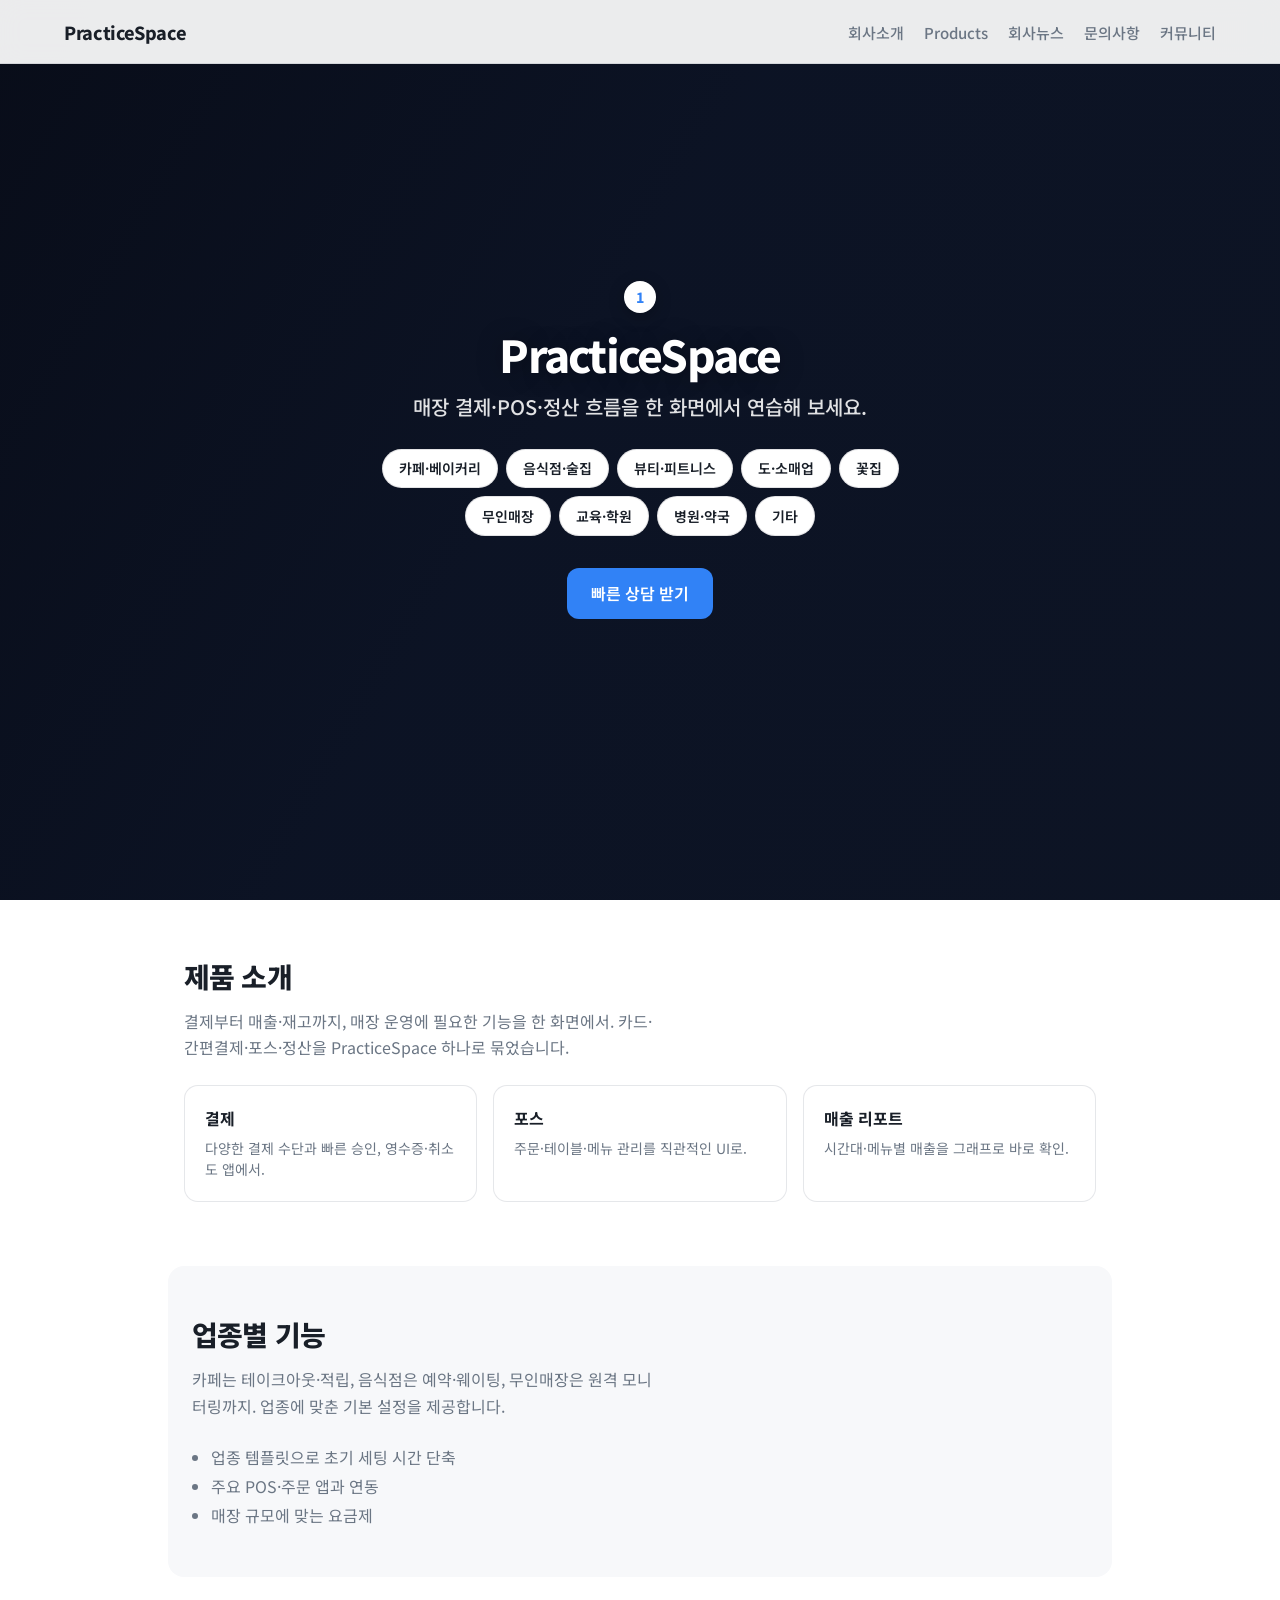
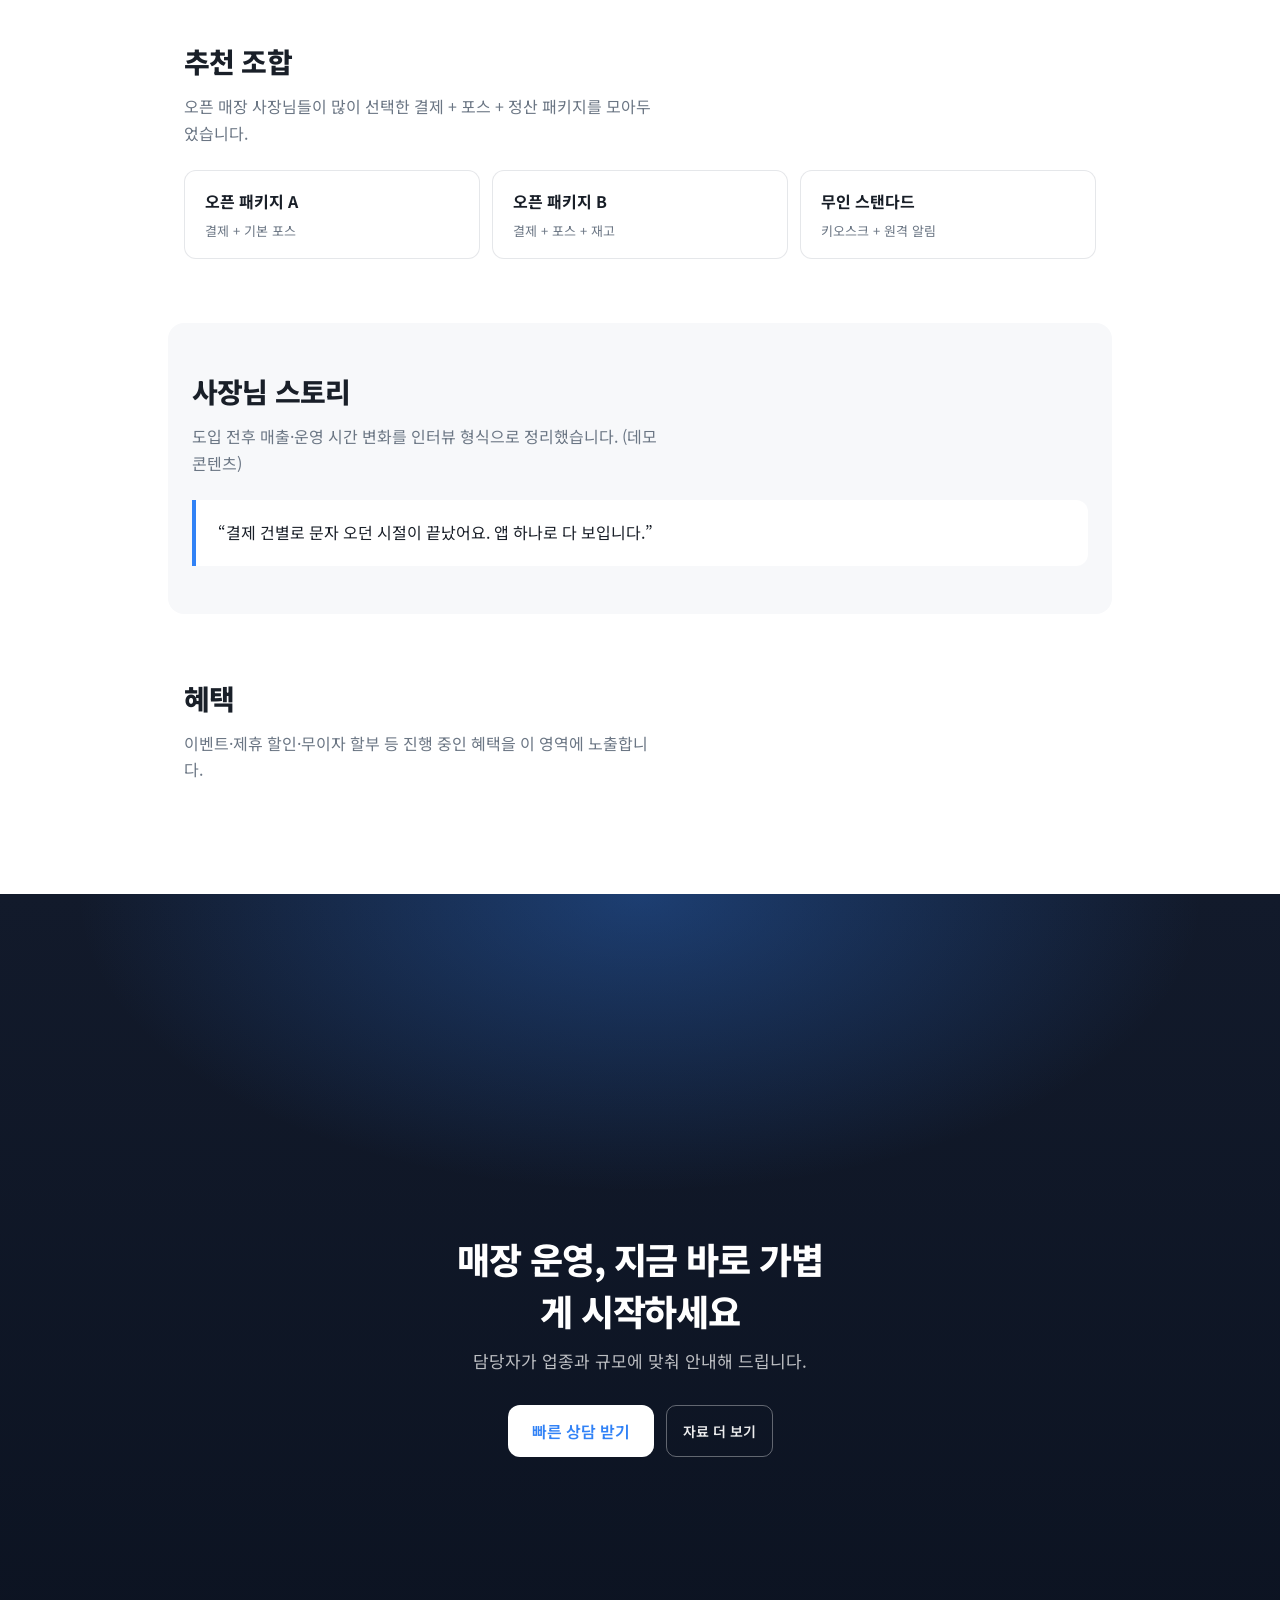
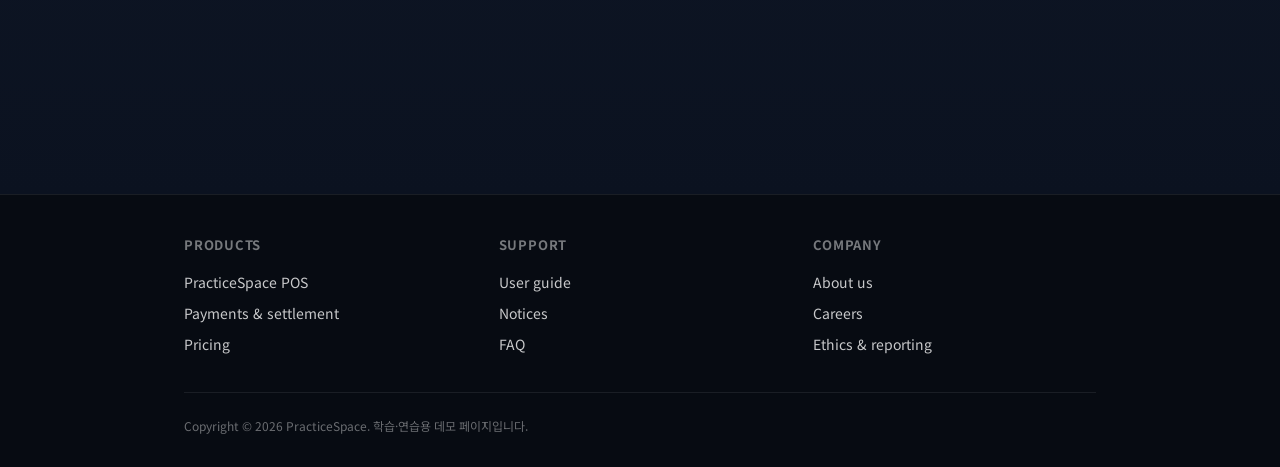
==== index.html @ 1f7ce04a "main" ====
<!DOCTYPE html>
<html lang="ko">
<head>
    <meta charset="UTF-8">
    <meta name="viewport" content="width=device-width, initial-scale=1.0">
    <title>PracticeSpace</title>
    <link rel="preconnect" href="https://fonts.googleapis.com">
    <link rel="preconnect" href="https://fonts.gstatic.com" crossorigin>
    <link href="https://fonts.googleapis.com/css2?family=Noto+Sans+KR:wght@400;500;600;700;800&display=swap" rel="stylesheet">
    <link rel="stylesheet" href="https://cdn.jsdelivr.net/npm/fullpage.js@4.0.29/dist/fullpage.min.css">
    <link rel="stylesheet" href="https://cdn.jsdelivr.net/npm/@egjs/flicking@4.11.4/dist/flicking.min.css">
    <link rel="stylesheet" href="css/style.css">
</head>
<body>
    <header class="tp-header">
        <div class="tp-header__inner">
            <a href="index.html" class="tp-logo" aria-label="PracticeSpace 홈">
                <span class="tp-logo__text">PracticeSpace</span>
            </a>
            <button type="button" class="tp-nav-toggle" aria-label="메뉴 열기" aria-expanded="false" aria-controls="tp-nav"></button>
            <nav id="tp-nav" class="tp-nav" aria-label="Main navigation">
                <ul class="tp-nav__list">
                    <li><a href="about-us.html">회사소개</a></li>
                    <li><a href="products.html">Products</a></li>
                    <li><a href="company-news.html">회사뉴스</a></li>
                    <li><a href="reviews-inquiries.html">문의사항</a></li>
                    <li><a href="customer-support.html">커뮤니티</a></li>
                </ul>
            </nav>
        </div>
    </header>

    <main id="fullpage" class="tp-main" aria-label="PracticeSpace 메인">
        <!-- fullPage: 첫 풀뷰 -->
        <div class="section section-intro" data-anchor="intro">
            <div id="intro-bg-flicking" class="intro-bg-flicking flicking-viewport" aria-hidden="true" tabindex="-1">
                <div class="flicking-camera">
                    <div class="flicking-panel">
                        <img src="https://picsum.photos/id/180/1920/1080" alt="" width="1920" height="1080" decoding="async" fetchpriority="high">
                    </div>
                    <div class="flicking-panel">
                        <img src="https://picsum.photos/id/28/1920/1080" alt="" width="1920" height="1080" decoding="async">
                    </div>
                    <div class="flicking-panel">
                        <img src="https://picsum.photos/id/48/1920/1080" alt="" width="1920" height="1080" decoding="async">
                    </div>
                    <div class="flicking-panel">
                        <img src="https://picsum.photos/id/201/1920/1080" alt="" width="1920" height="1080" decoding="async">
                    </div>
                </div>
            </div>
            <div class="intro-bg-overlay" aria-hidden="true"></div>
            <div class="section-intro__inner">
                <p class="section-intro__badge">1</p>
                <h1 class="section-intro__title">PracticeSpace</h1>
                <p class="section-intro__sub">매장 결제·POS·정산 흐름을 한 화면에서 연습해 보세요.</p>
                <ul class="tp-chips" aria-label="업종 선택">
                    <li><button type="button" class="tp-chip">카페·베이커리</button></li>
                    <li><button type="button" class="tp-chip">음식점·술집</button></li>
                    <li><button type="button" class="tp-chip">뷰티·피트니스</button></li>
                    <li><button type="button" class="tp-chip">도·소매업</button></li>
                    <li><button type="button" class="tp-chip">꽃집</button></li>
                    <li><button type="button" class="tp-chip">무인매장</button></li>
                    <li><button type="button" class="tp-chip">교육·학원</button></li>
                    <li><button type="button" class="tp-chip">병원·약국</button></li>
                    <li><button type="button" class="tp-chip">기타</button></li>
                </ul>
                <a class="tp-btn tp-btn--primary tp-btn--lg" href="#closing">빠른 상담 받기</a>
            </div>
        </div>

        <!-- fullPage: 중간 = 콘텐츠 높이만큼 자연 스크롤 (fp-auto-height) -->
        <div class="section fp-auto-height section-stream" data-anchor="stream" id="stream">
            <div class="section-stream__inner">
                <section class="tp-block" aria-labelledby="block-products">
                    <h2 id="block-products" class="tp-block__title">제품 소개</h2>
                    <p class="tp-block__lede">결제부터 매출·재고까지, 매장 운영에 필요한 기능을 한 화면에서. 카드·간편결제·포스·정산을 PracticeSpace 하나로 묶었습니다.</p>
                    <div class="tp-cards">
                        <article class="tp-card"><h3 class="tp-card__t">결제</h3><p class="tp-card__p">다양한 결제 수단과 빠른 승인, 영수증·취소도 앱에서.</p></article>
                        <article class="tp-card"><h3 class="tp-card__t">포스</h3><p class="tp-card__p">주문·테이블·메뉴 관리를 직관적인 UI로.</p></article>
                        <article class="tp-card"><h3 class="tp-card__t">매출 리포트</h3><p class="tp-card__p">시간대·메뉴별 매출을 그래프로 바로 확인.</p></article>
                    </div>
                </section>

                <section class="tp-block tp-block--alt" aria-labelledby="block-industry">
                    <h2 id="block-industry" class="tp-block__title">업종별 기능</h2>
                    <p class="tp-block__lede">카페는 테이크아웃·적립, 음식점은 예약·웨이팅, 무인매장은 원격 모니터링까지. 업종에 맞춘 기본 설정을 제공합니다.</p>
                    <ul class="tp-list">
                        <li>업종 템플릿으로 초기 세팅 시간 단축</li>
                        <li>주요 POS·주문 앱과 연동</li>
                        <li>매장 규모에 맞는 요금제</li>
                    </ul>
                </section>

                <section class="tp-block" aria-labelledby="block-combo">
                    <h2 id="block-combo" class="tp-block__title">추천 조합</h2>
                    <p class="tp-block__lede">오픈 매장 사장님들이 많이 선택한 결제 + 포스 + 정산 패키지를 모아두었습니다.</p>
                    <div class="tp-combo-row">
                        <div class="tp-combo"><span class="tp-combo__name">오픈 패키지 A</span><span class="tp-combo__meta">결제 + 기본 포스</span></div>
                        <div class="tp-combo"><span class="tp-combo__name">오픈 패키지 B</span><span class="tp-combo__meta">결제 + 포스 + 재고</span></div>
                        <div class="tp-combo"><span class="tp-combo__name">무인 스탠다드</span><span class="tp-combo__meta">키오스크 + 원격 알림</span></div>
                    </div>
                </section>

                <section class="tp-block tp-block--alt" aria-labelledby="block-story">
                    <h2 id="block-story" class="tp-block__title">사장님 스토리</h2>
                    <p class="tp-block__lede">도입 전후 매출·운영 시간 변화를 인터뷰 형식으로 정리했습니다. (데모 콘텐츠)</p>
                    <blockquote class="tp-quote">“결제 건별로 문자 오던 시절이 끝났어요. 앱 하나로 다 보입니다.”</blockquote>
                </section>

                <section class="tp-block" aria-labelledby="block-benefit">
                    <h2 id="block-benefit" class="tp-block__title">혜택</h2>
                    <p class="tp-block__lede">이벤트·제휴 할인·무이자 할부 등 진행 중인 혜택을 이 영역에 노출합니다.</p>
                </section>
            </div>
        </div>

        <!-- fullPage: 마지막 CTA + 푸터 (콘텐츠 높이만큼 자연 스크롤) -->
        <div class="section fp-auto-height section-closing" data-anchor="closing" id="closing">
            <div class="section-closing__hero">
                <h2 class="section-closing__title">매장 운영, 지금 바로 가볍게 시작하세요</h2>
                <p class="section-closing__sub">담당자가 업종과 규모에 맞춰 안내해 드립니다.</p>
                <div class="section-closing__actions">
                    <a class="tp-btn tp-btn--inverse tp-btn--lg" href="#">빠른 상담 받기</a>
                    <a class="tp-btn tp-btn--ghost-inverse" href="#stream">자료 더 보기</a>
                </div>
            </div>
            <footer class="tp-footer" id="page-footer">
                <div class="tp-footer__inner">
                    <div class="tp-footer__cols">
                        <div class="tp-footer__col">
                            <p class="tp-footer__head">Products</p>
                            <ul>
                                <li><a href="products.html">PracticeSpace POS</a></li>
                                <li><a href="products.html#billing">Payments &amp; settlement</a></li>
                                <li><a href="products.html#pricing">Pricing</a></li>
                            </ul>
                        </div>
                        <div class="tp-footer__col">
                            <p class="tp-footer__head">Support</p>
                            <ul>
                                <li><a href="customer-support.html">User guide</a></li>
                                <li><a href="company-news.html">Notices</a></li>
                                <li><a href="customer-support.html#faq">FAQ</a></li>
                            </ul>
                        </div>
                        <div class="tp-footer__col">
                            <p class="tp-footer__head">Company</p>
                            <ul>
                                <li><a href="about-us.html">About us</a></li>
                                <li><a href="company-news.html#careers">Careers</a></li>
                                <li><a href="reviews-inquiries.html#ethics">Ethics &amp; reporting</a></li>
                            </ul>
                        </div>
                    </div>
                    <p class="tp-footer__legal">Copyright © 2026 PracticeSpace. 학습·연습용 데모 페이지입니다.</p>
                </div>
            </footer>
        </div>
    </main>

    <script src="https://cdn.jsdelivr.net/npm/fullpage.js@4.0.29/dist/fullpage.min.js" defer></script>
    <script src="https://cdn.jsdelivr.net/npm/@egjs/flicking@4.11.4/dist/flicking.pkgd.min.js" defer></script>
    <script src="js/script.js" defer></script>
</body>
</html>
---- css/style.css ----
/* PracticeSpace 레이아웃 + fullPage (첫/중/끝 3섹션) */
:root {
  --tp-blue: #3182f6;
  --tp-blue-dark: #1b64da;
  --tp-bg: #f7f8fa;
  --tp-text: #191f28;
  --tp-muted: #6b7684;
  --tp-line: rgba(0, 27, 55, 0.1);
  --header-h: 4rem;
}

*,
*::before,
*::after {
  box-sizing: border-box;
}

html {
  scroll-behavior: smooth;
}

body {
  margin: 0;
  font-family: "Noto Sans KR", system-ui, sans-serif;
  font-size: 16px;
  color: var(--tp-text);
  background: #fff;
  -webkit-font-smoothing: antialiased;
}

/* —— Header —— */
.tp-header {
  position: fixed;
  top: 0;
  left: 0;
  right: 0;
  z-index: 300;
  height: var(--header-h);
  background: rgba(255, 255, 255, 0.92);
  backdrop-filter: blur(12px);
  border-bottom: 1px solid var(--tp-line);
}

.tp-header__inner {
  display: flex;
  align-items: center;
  justify-content: space-between;
  max-width: 1200px;
  height: 100%;
  margin: 0 auto;
  padding: 0 clamp(1rem, 3vw, 1.5rem);
}

.tp-logo {
  display: inline-flex;
  align-items: center;
  gap: 0.5rem;
  text-decoration: none;
  color: var(--tp-text);
  font-weight: 800;
  font-size: 1.125rem;
  letter-spacing: -0.02em;
}

.tp-logo__mark {
  width: 1.75rem;
  height: 1.75rem;
  border-radius: 8px;
  background: linear-gradient(135deg, var(--tp-blue) 0%, #5b9eff 100%);
}

.tp-nav-toggle {
  display: none;
  width: 2.75rem;
  height: 2.75rem;
  border: none;
  border-radius: 10px;
  background: var(--tp-bg);
  cursor: pointer;
}

.tp-nav-toggle::before {
  content: "";
  display: block;
  width: 1.15rem;
  height: 2px;
  margin: 0 auto;
  background: var(--tp-text);
  border-radius: 1px;
  box-shadow: 0 -6px 0 var(--tp-text), 0 6px 0 var(--tp-text);
}

.tp-nav {
  display: flex;
  align-items: center;
  gap: clamp(1rem, 2vw, 2rem);
}

.tp-nav__list {
  display: flex;
  flex-wrap: wrap;
  gap: 0.35rem 1.25rem;
  list-style: none;
  margin: 0;
  padding: 0;
}

.tp-nav__list a {
  color: var(--tp-muted);
  text-decoration: none;
  font-size: 0.9375rem;
  font-weight: 500;
  white-space: nowrap;
}

.tp-nav__list a:hover {
  color: var(--tp-text);
}

.tp-nav__list a[aria-current="page"] {
  color: var(--tp-blue);
  font-weight: 700;
}

.tp-nav__cta {
  display: flex;
  align-items: center;
  gap: 0.5rem;
}

.tp-btn {
  display: inline-flex;
  align-items: center;
  justify-content: center;
  padding: 0.55rem 1rem;
  font-size: 0.875rem;
  font-weight: 600;
  border-radius: 10px;
  text-decoration: none;
  border: none;
  cursor: pointer;
  font-family: inherit;
  transition: background 0.2s, color 0.2s, transform 0.15s;
}

.tp-btn--primary {
  background: var(--tp-blue);
  color: #fff;
}

.tp-btn--primary:hover {
  background: var(--tp-blue-dark);
}

.tp-btn--ghost {
  background: transparent;
  color: var(--tp-text);
  border: 1px solid var(--tp-line);
}

.tp-btn--ghost:hover {
  background: var(--tp-bg);
}

.tp-btn--lg {
  padding: 0.85rem 1.5rem;
  font-size: 1rem;
  border-radius: 12px;
}

.tp-btn--inverse {
  background: #fff;
  color: var(--tp-blue);
}

.tp-btn--inverse:hover {
  background: #eef4ff;
}

.tp-btn--ghost-inverse {
  background: transparent;
  color: rgba(255, 255, 255, 0.92);
  border: 1px solid rgba(255, 255, 255, 0.35);
}

.tp-btn--ghost-inverse:hover {
  background: rgba(255, 255, 255, 0.1);
}

@media (max-width: 960px) {
  .tp-nav-toggle {
    display: block;
  }

  .tp-nav {
    position: fixed;
    top: var(--header-h);
    left: 0;
    right: 0;
    flex-direction: column;
    align-items: stretch;
    padding: 1rem 1.25rem 1.5rem;
    background: #fff;
    border-bottom: 1px solid var(--tp-line);
    visibility: hidden;
    opacity: 0;
    transform: translateY(-6px);
    pointer-events: none;
    transition: opacity 0.2s, visibility 0.2s, transform 0.2s;
  }

  .tp-nav.is-open {
    visibility: visible;
    opacity: 1;
    transform: translateY(0);
    pointer-events: auto;
  }

  .tp-nav__list {
    flex-direction: column;
    gap: 0;
  }

  .tp-nav__list li {
    border-bottom: 1px solid var(--tp-line);
  }

  .tp-nav__list a {
    display: block;
    padding: 0.85rem 0;
  }

  .tp-nav__cta {
    flex-direction: column;
    margin-top: 0.75rem;
  }

  .tp-nav__cta .tp-btn {
    width: 100%;
  }
}

/* —— fullPage sections —— */
.tp-main .section {
  position: relative;
}

/* autoScrolling: false — 문서 스크롤이 막히지 않도록 */
html.fp-enabled,
html.fp-enabled body {
  height: auto;
  min-height: 100%;
  overflow-x: hidden;
  overflow-y: auto;
}

html.fp-enabled #fullpage.tp-main {
  height: auto !important;
  touch-action: pan-y;
}

.section-intro {
  position: relative;
  display: flex;
  align-items: center;
  justify-content: center;
  min-height: 100vh;
  overflow: hidden;
  background: #0c1220;
  color: #fff;
}

.intro-bg-flicking.flicking-viewport {
  position: absolute;
  inset: 0;
  z-index: 0;
  width: 100%;
  height: 100%;
}

.intro-bg-flicking .flicking-camera,
.intro-bg-flicking .flicking-panel {
  height: 100%;
}

.intro-bg-flicking .flicking-panel {
  width: 100%;
  margin: 0;
  overflow: hidden;
}

.intro-bg-flicking .flicking-panel img {
  display: block;
  width: 100%;
  height: 100%;
  object-fit: cover;
  object-position: center;
  transform: scale(1.03);
  pointer-events: none;
  user-select: none;
}

.intro-bg-overlay {
  position: absolute;
  inset: 0;
  z-index: 1;
  pointer-events: none;
  background: linear-gradient(
    120deg,
    rgba(8, 12, 24, 0.88) 0%,
    rgba(12, 20, 40, 0.55) 45%,
    rgba(15, 23, 42, 0.42) 100%
  );
}

.section-intro__inner {
  position: relative;
  z-index: 2;
  text-align: center;
  max-width: 40rem;
  padding: 2rem clamp(1rem, 4vw, 2rem);
}

.section-intro__badge {
  display: inline-flex;
  align-items: center;
  justify-content: center;
  width: 2rem;
  height: 2rem;
  margin: 0 auto 1rem;
  border-radius: 50%;
  background: #fff;
  font-weight: 800;
  font-size: 0.875rem;
  color: var(--tp-blue);
  box-shadow: 0 4px 16px rgba(0, 0, 0, 0.25);
}

.section-intro__title {
  margin: 0 0 0.75rem;
  font-size: clamp(1.75rem, 5vw, 2.75rem);
  font-weight: 800;
  letter-spacing: -0.04em;
  line-height: 1.15;
  color: #fff;
  text-shadow: 0 2px 24px rgba(0, 0, 0, 0.35);
}

.section-intro__sub {
  margin: 0 0 1.75rem;
  font-size: clamp(1rem, 2.5vw, 1.25rem);
  color: rgba(255, 255, 255, 0.88);
  font-weight: 500;
}

.tp-chips {
  display: flex;
  flex-wrap: wrap;
  justify-content: center;
  gap: 0.5rem;
  max-width: 36rem;
  margin: 0 auto 2rem;
  padding: 0;
  list-style: none;
}

.tp-chip {
  padding: 0.55rem 1rem;
  border: 1px solid rgba(25, 31, 40, 0.12);
  border-radius: 999px;
  background: #fff;
  font-family: inherit;
  font-size: 0.875rem;
  font-weight: 600;
  color: var(--tp-text);
  cursor: pointer;
  transition: border-color 0.2s, box-shadow 0.2s, transform 0.15s;
}

.tp-chip:hover {
  border-color: var(--tp-blue);
  box-shadow: 0 2px 12px rgba(49, 130, 246, 0.2);
}

.tp-chip:active {
  transform: scale(0.98);
}

/* 중간: fp-auto-height — 뷰포트 고정 없이 문서처럼 스크롤 */
.section-stream {
  background: #fff;
}

.section-stream__inner {
  max-width: 960px;
  margin: 0 auto;
  padding: clamp(2rem, 5vw, 3.5rem) clamp(1rem, 4vw, 1.5rem) 3rem;
}

.tp-block {
  margin-bottom: clamp(2.5rem, 5vw, 4rem);
}

.tp-block--alt {
  margin-left: -1rem;
  margin-right: -1rem;
  padding: clamp(2rem, 4vw, 3rem) clamp(1rem, 4vw, 1.5rem);
  background: var(--tp-bg);
  border-radius: 16px;
}

.tp-block__title {
  margin: 0 0 0.75rem;
  font-size: clamp(1.35rem, 3vw, 1.75rem);
  font-weight: 800;
  letter-spacing: -0.03em;
}

.tp-block__lede {
  margin: 0 0 1.5rem;
  color: var(--tp-muted);
  line-height: 1.65;
  max-width: 52ch;
}

.tp-cards {
  display: grid;
  gap: 1rem;
}

@media (min-width: 640px) {
  .tp-cards {
    grid-template-columns: repeat(3, 1fr);
  }
}

.tp-card {
  padding: 1.25rem;
  border: 1px solid var(--tp-line);
  border-radius: 14px;
  background: #fff;
}

.tp-card__t {
  margin: 0 0 0.5rem;
  font-size: 1rem;
  font-weight: 700;
}

.tp-card__p {
  margin: 0;
  font-size: 0.875rem;
  color: var(--tp-muted);
  line-height: 1.55;
}

.tp-list {
  margin: 0;
  padding-left: 1.2rem;
  color: var(--tp-muted);
  line-height: 1.8;
}

.tp-combo-row {
  display: flex;
  flex-direction: column;
  gap: 0.75rem;
}

@media (min-width: 720px) {
  .tp-combo-row {
    flex-direction: row;
  }
}

.tp-combo {
  flex: 1;
  padding: 1.1rem 1.25rem;
  border-radius: 12px;
  border: 1px solid var(--tp-line);
  background: #fff;
}

.tp-combo__name {
  display: block;
  font-weight: 700;
  margin-bottom: 0.25rem;
}

.tp-combo__meta {
  font-size: 0.8125rem;
  color: var(--tp-muted);
}

.tp-quote {
  margin: 0;
  padding: 1.25rem 1.35rem;
  border-left: 4px solid var(--tp-blue);
  background: #fff;
  border-radius: 0 12px 12px 0;
  font-size: 1rem;
  line-height: 1.6;
  color: var(--tp-text);
}

/* 마지막: fp-auto-height — CTA 최소 풀뷰 + 푸터 이어짐 */
.section-closing {
  background: #0b1220;
  color: #fff;
}

.section-closing__hero {
  min-height: 100vh;
  display: flex;
  flex-direction: column;
  align-items: center;
  justify-content: center;
  text-align: center;
  padding: clamp(2rem, 6vw, 4rem) 1.25rem;
  background: radial-gradient(ellipse 80% 60% at 50% 0%, rgba(49, 130, 246, 0.35), transparent 55%),
    linear-gradient(180deg, #121a2b 0%, #0b1220 100%);
}

.section-closing__title {
  margin: 0 0 0.75rem;
  font-size: clamp(1.5rem, 4vw, 2.25rem);
  font-weight: 800;
  letter-spacing: -0.03em;
  max-width: 18ch;
}

.section-closing__sub {
  margin: 0 0 2rem;
  color: rgba(255, 255, 255, 0.72);
  font-size: 1.0625rem;
}

.section-closing__actions {
  display: flex;
  flex-wrap: wrap;
  gap: 0.75rem;
  justify-content: center;
}

/* —— Footer (마지막 섹션 안) —— */
.tp-footer {
  background: #070b12;
  border-top: 1px solid rgba(255, 255, 255, 0.08);
  padding: 2.5rem 0 2rem;
}

.tp-footer__inner {
  max-width: 960px;
  margin: 0 auto;
  padding: 0 clamp(1rem, 4vw, 1.5rem);
}

.tp-footer__cols {
  display: grid;
  gap: 2rem;
  margin-bottom: 2rem;
}

@media (min-width: 640px) {
  .tp-footer__cols {
    grid-template-columns: repeat(3, 1fr);
  }
}

.tp-footer__head {
  margin: 0 0 0.75rem;
  font-size: 0.8125rem;
  font-weight: 700;
  color: rgba(255, 255, 255, 0.45);
  text-transform: uppercase;
  letter-spacing: 0.06em;
}

.tp-footer__col ul {
  margin: 0;
  padding: 0;
  list-style: none;
}

.tp-footer__col a {
  display: block;
  padding: 0.35rem 0;
  color: rgba(255, 255, 255, 0.78);
  text-decoration: none;
  font-size: 0.875rem;
}

.tp-footer__col a:hover {
  color: #fff;
}

.tp-footer__legal {
  margin: 0;
  padding-top: 1.5rem;
  border-top: 1px solid rgba(255, 255, 255, 0.08);
  font-size: 0.75rem;
  color: rgba(255, 255, 255, 0.4);
  line-height: 1.5;
}

/* fullPage 우측 네비 점 */
#fp-nav ul li a span {
  background: rgba(25, 31, 40, 0.25);
}

#fp-nav ul li a.active span {
  background: var(--tp-blue);
}

html.fp-responsive .tp-header + .tp-main {
  padding-top: var(--header-h);
}

body.nav-open {
  overflow: hidden;
}

/* —— Standalone English subpages —— */
.subpage-body {
  margin: 0;
  min-height: 100vh;
  background: var(--tp-bg);
  color: var(--tp-text);
  font-family: "Noto Sans KR", system-ui, sans-serif;
}

.sub-main {
  max-width: 42rem;
  margin: 0 auto;
  padding: calc(var(--header-h) + 2rem) clamp(1rem, 4vw, 1.5rem) 3rem;
}

.sub-main h1 {
  margin: 0 0 1rem;
  font-size: clamp(1.75rem, 4vw, 2.25rem);
  font-weight: 800;
  letter-spacing: -0.03em;
  line-height: 1.2;
}

.sub-main .sub-heading-en {
  font-weight: 600;
  font-size: 0.55em;
  color: var(--tp-muted);
  margin-left: 0.2em;
  vertical-align: 0.08em;
}

.sub-main h2 {
  margin: 2rem 0 0.75rem;
  font-size: 1.125rem;
  font-weight: 700;
}

.sub-main p,
.sub-main li {
  margin: 0 0 0.75rem;
  line-height: 1.65;
  color: var(--tp-muted);
}

.sub-main ul {
  margin: 0 0 1rem;
  padding-left: 1.25rem;
}

.sub-back {
  display: inline-block;
  margin-top: 2rem;
  font-weight: 600;
  color: var(--tp-blue);
  text-decoration: none;
}

.sub-back:hover {
  text-decoration: underline;
}

.sub-back:focus-visible {
  outline: 2px solid var(--tp-blue);
  outline-offset: 3px;
  border-radius: 4px;
}
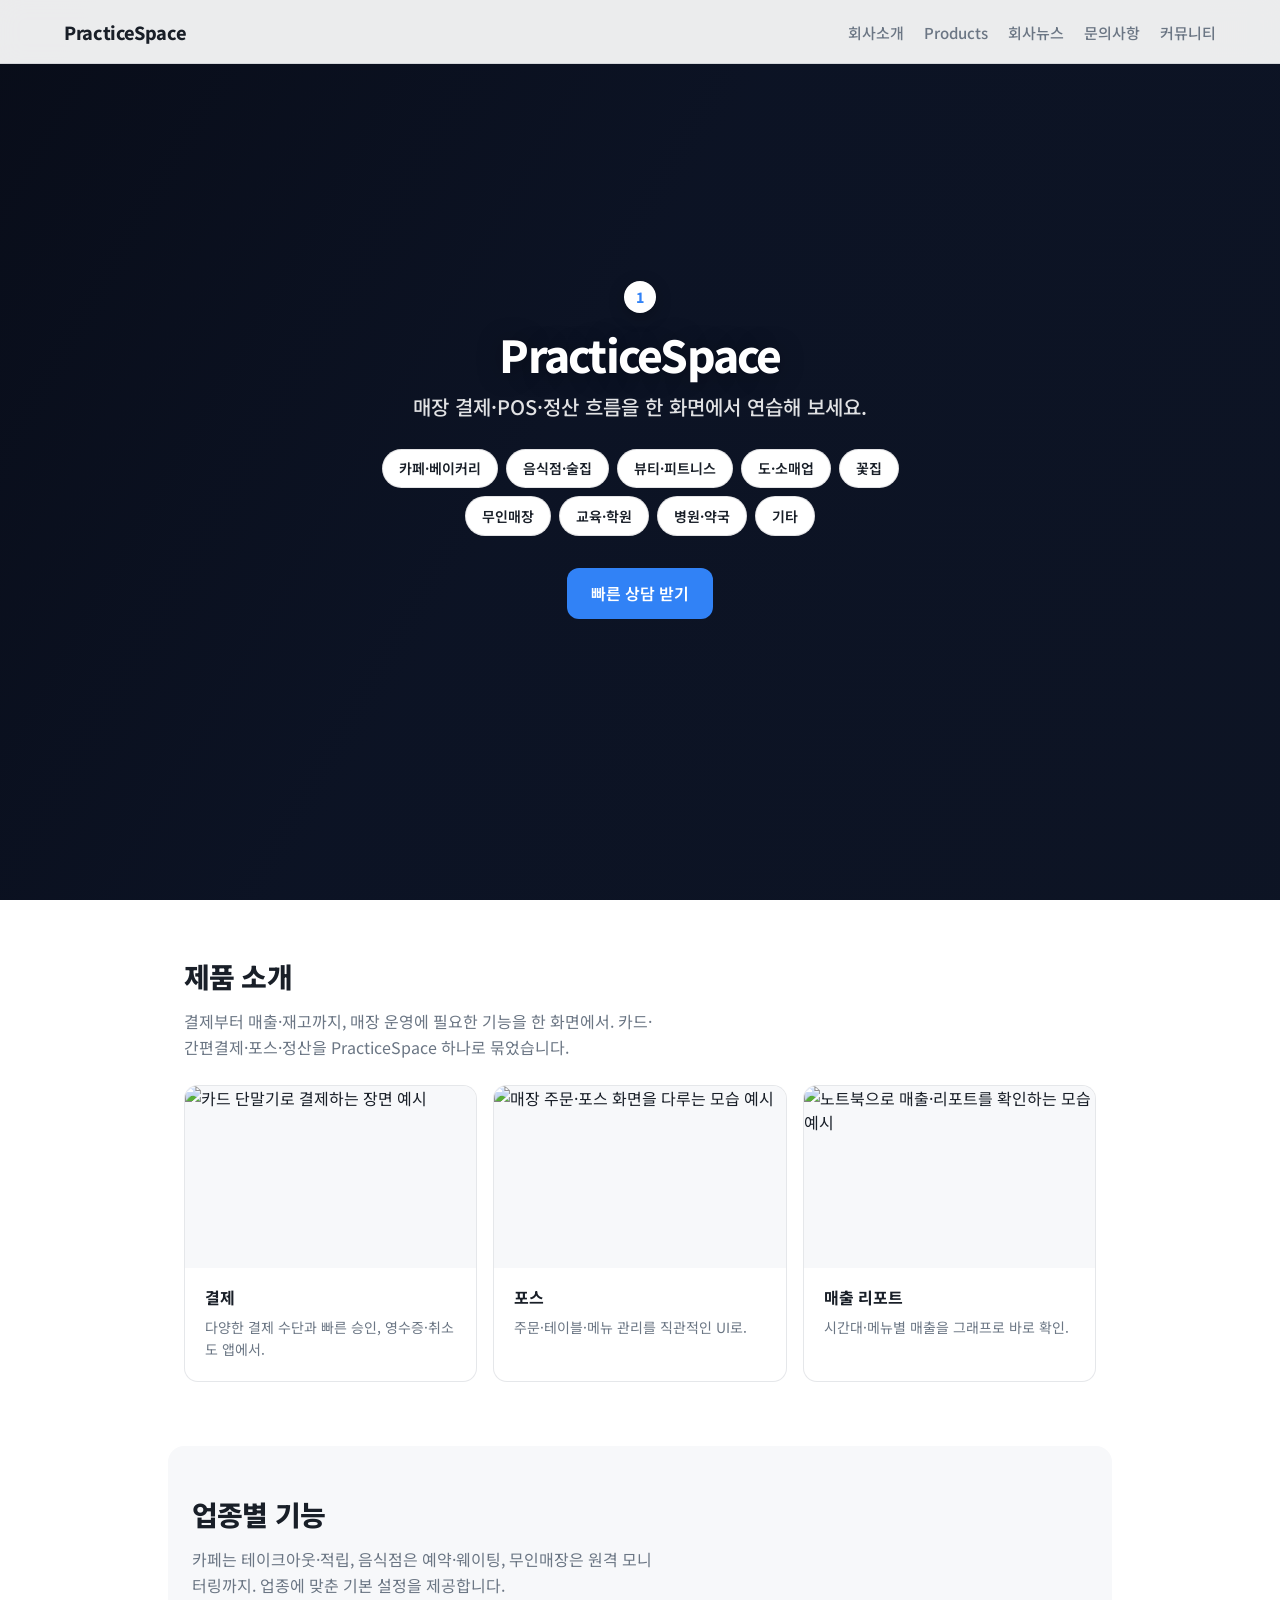
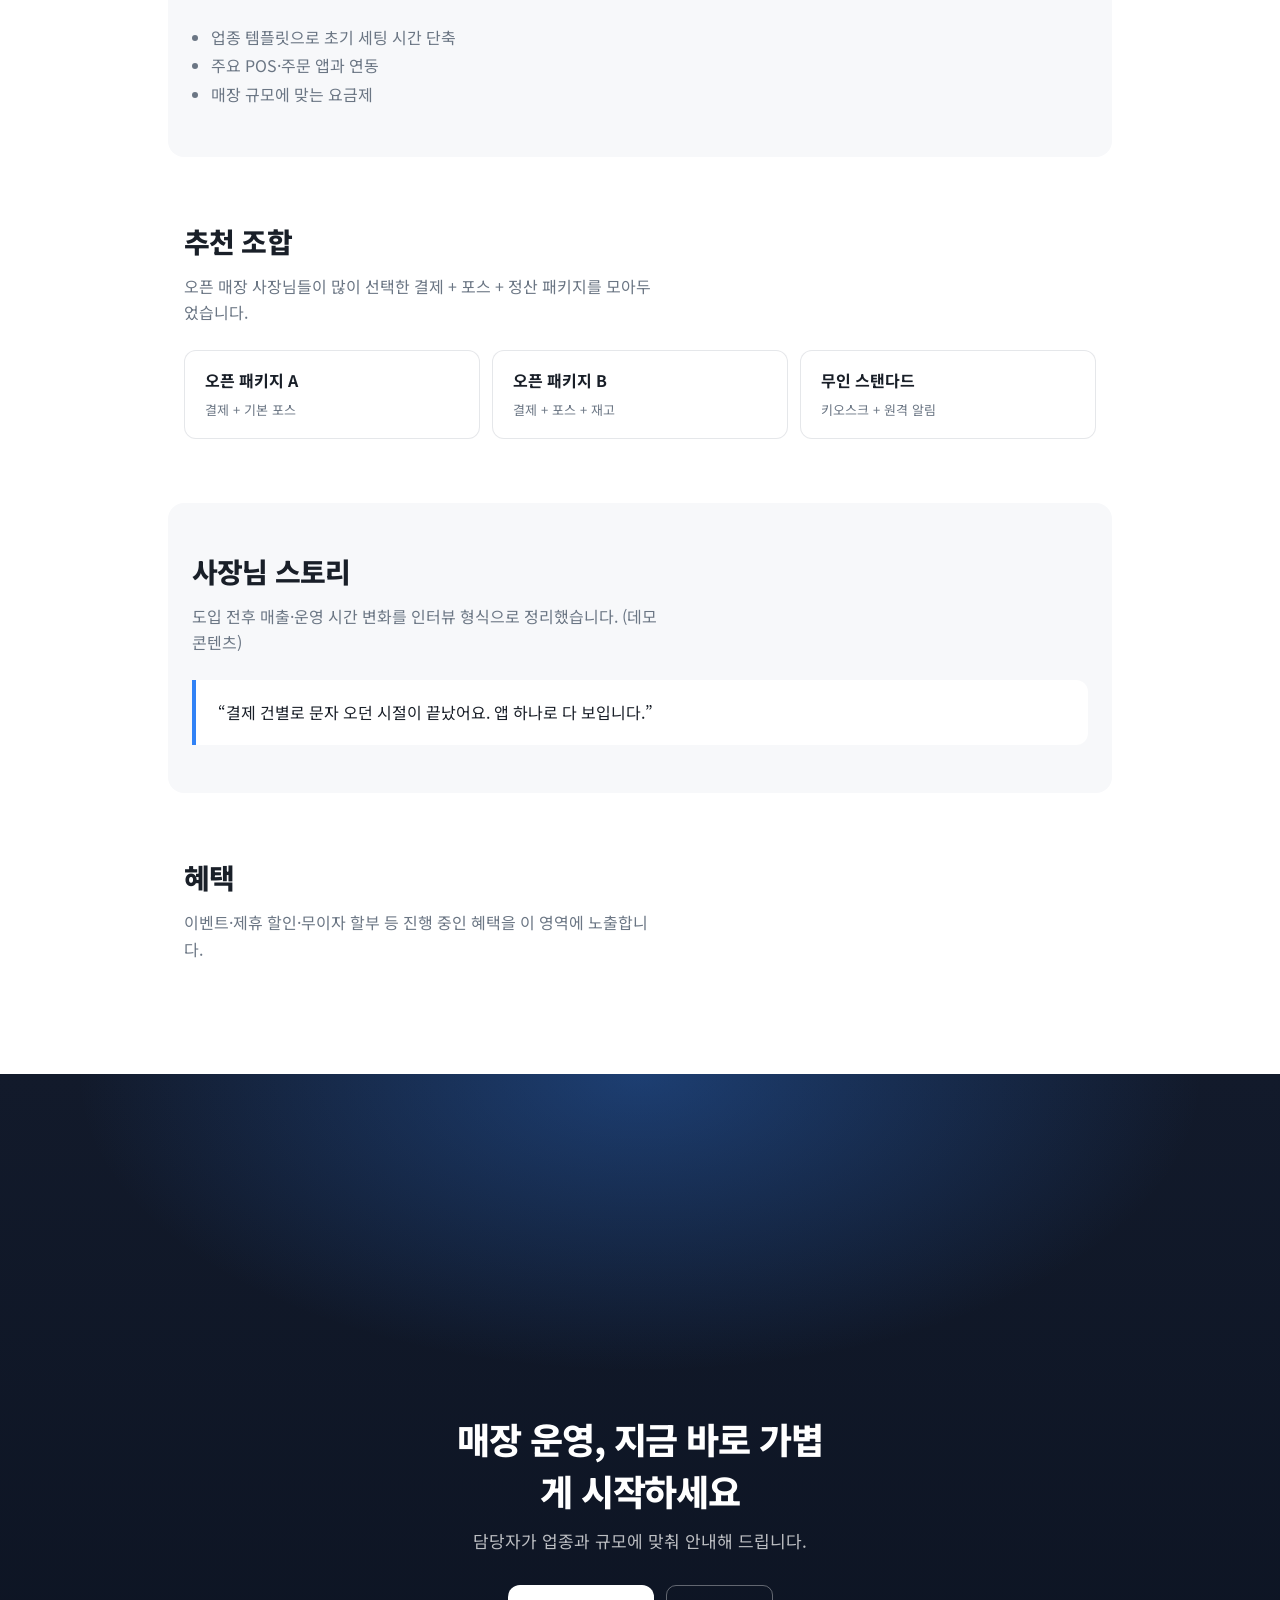
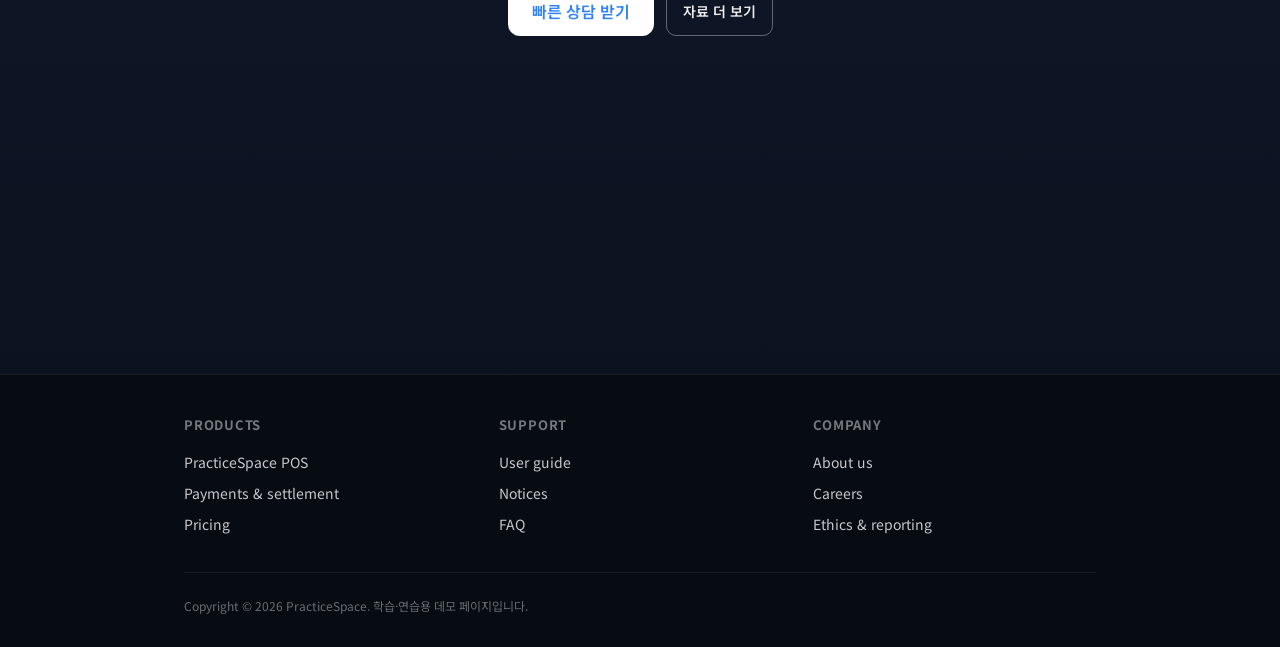
==== commit e4304893: "home" ====
--- a/index.html
+++ b/index.html
@@ -76,9 +76,33 @@
                     <h2 id="block-products" class="tp-block__title">제품 소개</h2>
                     <p class="tp-block__lede">결제부터 매출·재고까지, 매장 운영에 필요한 기능을 한 화면에서. 카드·간편결제·포스·정산을 PracticeSpace 하나로 묶었습니다.</p>
                     <div class="tp-cards">
-                        <article class="tp-card"><h3 class="tp-card__t">결제</h3><p class="tp-card__p">다양한 결제 수단과 빠른 승인, 영수증·취소도 앱에서.</p></article>
-                        <article class="tp-card"><h3 class="tp-card__t">포스</h3><p class="tp-card__p">주문·테이블·메뉴 관리를 직관적인 UI로.</p></article>
-                        <article class="tp-card"><h3 class="tp-card__t">매출 리포트</h3><p class="tp-card__p">시간대·메뉴별 매출을 그래프로 바로 확인.</p></article>
+                        <article class="tp-card">
+                            <div class="tp-card__media">
+                                <img src="https://picsum.photos/id/292/800/500" alt="카드 단말기로 결제하는 장면 예시" width="800" height="500" loading="lazy" decoding="async">
+                            </div>
+                            <div class="tp-card__body">
+                                <h3 class="tp-card__t">결제</h3>
+                                <p class="tp-card__p">다양한 결제 수단과 빠른 승인, 영수증·취소도 앱에서.</p>
+                            </div>
+                        </article>
+                        <article class="tp-card">
+                            <div class="tp-card__media">
+                                <img src="https://picsum.photos/id/366/800/500" alt="매장 주문·포스 화면을 다루는 모습 예시" width="800" height="500" loading="lazy" decoding="async">
+                            </div>
+                            <div class="tp-card__body">
+                                <h3 class="tp-card__t">포스</h3>
+                                <p class="tp-card__p">주문·테이블·메뉴 관리를 직관적인 UI로.</p>
+                            </div>
+                        </article>
+                        <article class="tp-card">
+                            <div class="tp-card__media">
+                                <img src="https://picsum.photos/id/429/800/500" alt="노트북으로 매출·리포트를 확인하는 모습 예시" width="800" height="500" loading="lazy" decoding="async">
+                            </div>
+                            <div class="tp-card__body">
+                                <h3 class="tp-card__t">매출 리포트</h3>
+                                <p class="tp-card__p">시간대·메뉴별 매출을 그래프로 바로 확인.</p>
+                            </div>
+                        </article>
                     </div>
                 </section>
 
--- a/css/style.css
+++ b/css/style.css
@@ -435,10 +435,32 @@
 }
 
 .tp-card {
-  padding: 1.25rem;
+  display: flex;
+  flex-direction: column;
+  overflow: hidden;
   border: 1px solid var(--tp-line);
   border-radius: 14px;
   background: #fff;
+}
+
+.tp-card__media {
+  position: relative;
+  aspect-ratio: 16 / 10;
+  background: var(--tp-bg);
+}
+
+.tp-card__media img {
+  display: block;
+  width: 100%;
+  height: 100%;
+  object-fit: cover;
+}
+
+.tp-card__body {
+  flex: 1;
+  display: flex;
+  flex-direction: column;
+  padding: 1.1rem 1.25rem 1.25rem;
 }
 
 .tp-card__t {
@@ -669,6 +691,331 @@
   padding-left: 1.25rem;
 }
 
+.sub-main--community {
+  max-width: min(56rem, 100%);
+}
+
+.sub-main--inquiries {
+  max-width: min(48rem, 100%);
+}
+
+/* 문의사항: 레이더 차트 + 1:1 Q&A */
+.ri-radar {
+  margin: 2rem 0;
+  padding: 1.25rem 1.25rem 1.5rem;
+  background: #fff;
+  border: 1px solid var(--tp-line);
+  border-radius: 12px;
+  box-shadow: 0 1px 3px rgba(0, 27, 55, 0.06);
+}
+
+.ri-radar h2 {
+  margin-top: 0;
+}
+
+.ri-radar__lede {
+  margin: 0 0 1rem;
+  font-size: 0.9375rem;
+  color: var(--tp-muted);
+  line-height: 1.65;
+}
+
+.ri-radar__figure {
+  margin: 0;
+  text-align: center;
+}
+
+.ri-radar__figure canvas {
+  display: block;
+  max-width: 100%;
+  height: auto;
+  margin: 0 auto;
+}
+
+.ri-radar__caption {
+  margin: 0.75rem 0 0;
+  font-size: 0.8125rem;
+  color: var(--tp-muted);
+  line-height: 1.5;
+}
+
+.ri-qa {
+  margin: 2.5rem 0 2rem;
+}
+
+.ri-qa__intro {
+  margin: 0 0 1.25rem;
+  color: var(--tp-muted);
+  line-height: 1.65;
+  font-size: 0.9375rem;
+}
+
+.ri-qa__grid {
+  display: flex;
+  flex-direction: column;
+  gap: 1rem;
+}
+
+.ri-qa-card {
+  padding: 1.1rem 1.2rem 1.15rem;
+  border: 1px solid var(--tp-line);
+  border-radius: 12px;
+  background: #fff;
+  box-shadow: 0 1px 2px rgba(0, 27, 55, 0.04);
+}
+
+.ri-qa-card__head {
+  margin-bottom: 0.85rem;
+}
+
+.ri-qa-card__meta {
+  display: block;
+  margin-bottom: 0.45rem;
+  font-size: 0.75rem;
+  font-weight: 600;
+  letter-spacing: 0.02em;
+  color: var(--tp-blue-dark);
+}
+
+.ri-qa-card__q {
+  margin: 0;
+  font-size: 1rem;
+  font-weight: 700;
+  line-height: 1.45;
+  color: var(--tp-text);
+}
+
+.ri-qa-card__mark {
+  display: inline-flex;
+  align-items: center;
+  justify-content: center;
+  width: 1.5rem;
+  height: 1.5rem;
+  margin-right: 0.4rem;
+  font-size: 0.7rem;
+  font-weight: 800;
+  vertical-align: 0.15em;
+  color: #fff;
+  background: var(--tp-blue);
+  border-radius: 6px;
+}
+
+.ri-qa-card__a {
+  display: flex;
+  gap: 0.5rem;
+  align-items: flex-start;
+  margin: 0;
+  padding: 0.85rem 0.75rem 0.85rem 0.85rem;
+  border-radius: 8px;
+  background: var(--tp-bg);
+  border-left: 3px solid rgba(49, 130, 246, 0.45);
+}
+
+.ri-qa-card__mark--a {
+  flex-shrink: 0;
+  background: var(--tp-muted);
+}
+
+.ri-qa-card__a p {
+  margin: 0;
+  font-size: 0.875rem;
+  color: var(--tp-muted);
+  line-height: 1.65;
+}
+
+/* 커뮤니티 게시판 (정적 데모) */
+.community-board {
+  margin: 2rem 0 0;
+  padding: 1.25rem 1.25rem 1.5rem;
+  background: #fff;
+  border: 1px solid var(--tp-line);
+  border-radius: 12px;
+  box-shadow: 0 1px 3px rgba(0, 27, 55, 0.06);
+}
+
+.community-board h2 {
+  margin-top: 0;
+}
+
+.community-board__lede {
+  margin: 0 0 1rem;
+  font-size: 0.9375rem;
+}
+
+.community-board__toolbar {
+  display: flex;
+  flex-wrap: wrap;
+  align-items: center;
+  justify-content: space-between;
+  gap: 0.75rem;
+  margin-bottom: 1rem;
+}
+
+.community-board__fake-search {
+  flex: 1;
+  min-width: 10rem;
+  padding: 0.5rem 0.75rem;
+  font-size: 0.875rem;
+  color: var(--tp-muted);
+  background: var(--tp-bg);
+  border: 1px solid var(--tp-line);
+  border-radius: 8px;
+}
+
+.community-board__fake-btn {
+  padding: 0.5rem 1rem;
+  font-weight: 600;
+  font-size: 0.875rem;
+  font-family: inherit;
+  color: var(--tp-muted);
+  background: var(--tp-bg);
+  border: 1px solid var(--tp-line);
+  border-radius: 8px;
+  cursor: not-allowed;
+}
+
+.community-board__scroll {
+  overflow-x: auto;
+  margin: 0 -0.25rem;
+  padding: 0 0.25rem;
+  -webkit-overflow-scrolling: touch;
+}
+
+.community-board__table {
+  width: 100%;
+  min-width: 36rem;
+  border-collapse: collapse;
+  font-size: 0.9375rem;
+}
+
+.community-board__table caption.visually-hidden {
+  position: absolute;
+  width: 1px;
+  height: 1px;
+  padding: 0;
+  margin: -1px;
+  overflow: hidden;
+  clip: rect(0, 0, 0, 0);
+  white-space: nowrap;
+  border: 0;
+}
+
+.community-board__table thead th {
+  padding: 0.65rem 0.5rem;
+  text-align: left;
+  font-weight: 700;
+  font-size: 0.8125rem;
+  color: var(--tp-muted);
+  text-transform: none;
+  letter-spacing: 0;
+  border-bottom: 2px solid var(--tp-line);
+  background: var(--tp-bg);
+}
+
+.community-board__table thead th:nth-child(1),
+.community-board__table tbody td:nth-child(1) {
+  width: 4.5rem;
+  text-align: center;
+}
+
+.community-board__table thead th:nth-child(5),
+.community-board__table tbody td:nth-child(5) {
+  width: 3.5rem;
+  text-align: right;
+}
+
+.community-board__table tbody td {
+  padding: 0.75rem 0.5rem;
+  vertical-align: middle;
+  border-bottom: 1px solid var(--tp-line);
+  color: var(--tp-text);
+}
+
+.community-board__table tbody tr:last-child td {
+  border-bottom: none;
+}
+
+.community-board__table tbody tr:hover td {
+  background: rgba(49, 130, 246, 0.04);
+}
+
+.community-board__row--notice td {
+  background: rgba(49, 130, 246, 0.06);
+}
+
+.community-board__badge {
+  display: inline-block;
+  padding: 0.15rem 0.45rem;
+  font-size: 0.75rem;
+  font-weight: 700;
+  color: var(--tp-blue-dark);
+  background: rgba(49, 130, 246, 0.12);
+  border-radius: 4px;
+}
+
+.community-board__table a {
+  color: var(--tp-text);
+  font-weight: 500;
+  text-decoration: none;
+}
+
+.community-board__table a:hover {
+  color: var(--tp-blue);
+  text-decoration: underline;
+}
+
+.community-board__pager {
+  display: flex;
+  flex-wrap: wrap;
+  align-items: center;
+  gap: 0.35rem;
+  margin-top: 1.25rem;
+  padding-top: 1rem;
+  border-top: 1px solid var(--tp-line);
+}
+
+.community-board__pager-current {
+  display: inline-flex;
+  align-items: center;
+  justify-content: center;
+  min-width: 2rem;
+  height: 2rem;
+  padding: 0 0.5rem;
+  font-weight: 700;
+  font-size: 0.875rem;
+  color: #fff;
+  background: var(--tp-blue);
+  border-radius: 6px;
+}
+
+.community-board__pager-off {
+  display: inline-flex;
+  align-items: center;
+  justify-content: center;
+  min-width: 2rem;
+  height: 2rem;
+  padding: 0 0.5rem;
+  font-weight: 600;
+  font-size: 0.875rem;
+  color: var(--tp-muted);
+  border-radius: 6px;
+  opacity: 0.45;
+}
+
+.community-board__pager-hint {
+  margin-left: auto;
+  font-size: 0.8125rem;
+  color: var(--tp-muted);
+}
+
+@media (max-width: 520px) {
+  .community-board__pager-hint {
+    flex-basis: 100%;
+    margin-left: 0;
+    margin-top: 0.25rem;
+  }
+}
+
 .sub-back {
   display: inline-block;
   margin-top: 2rem;
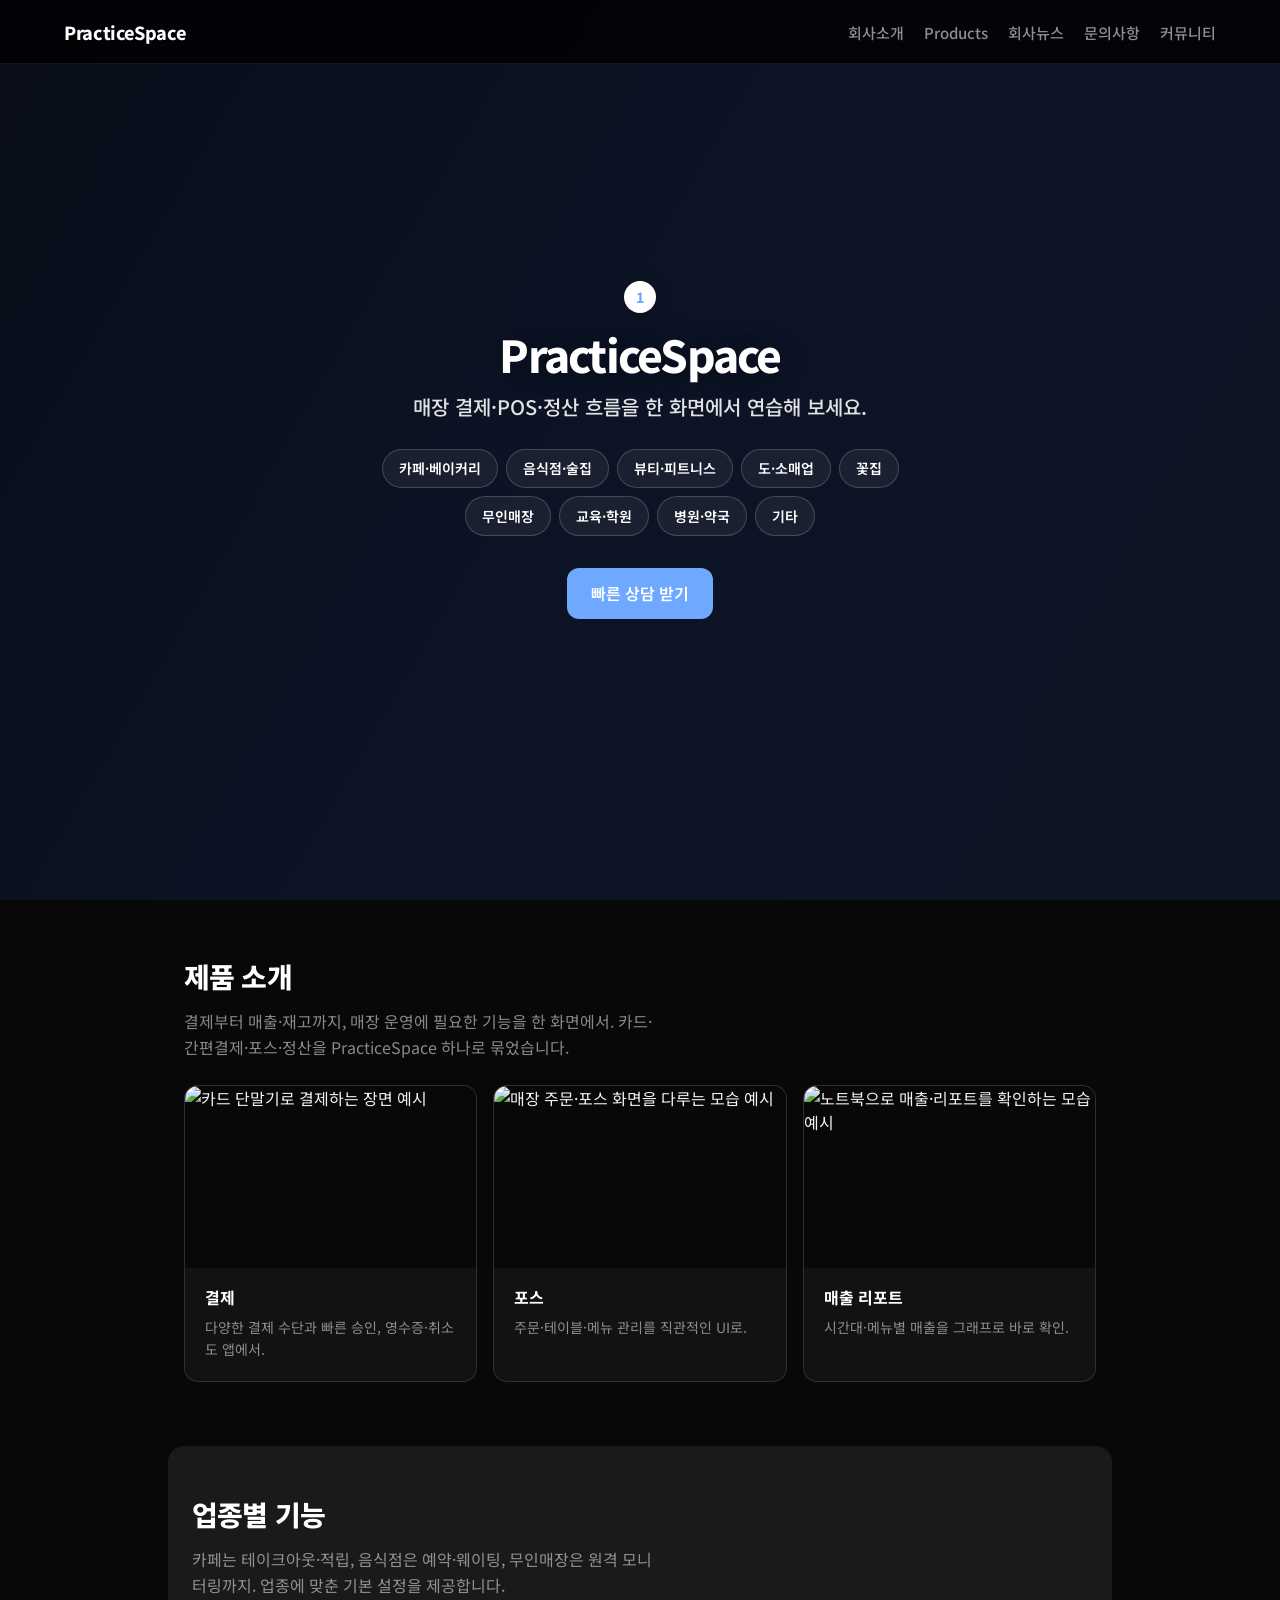
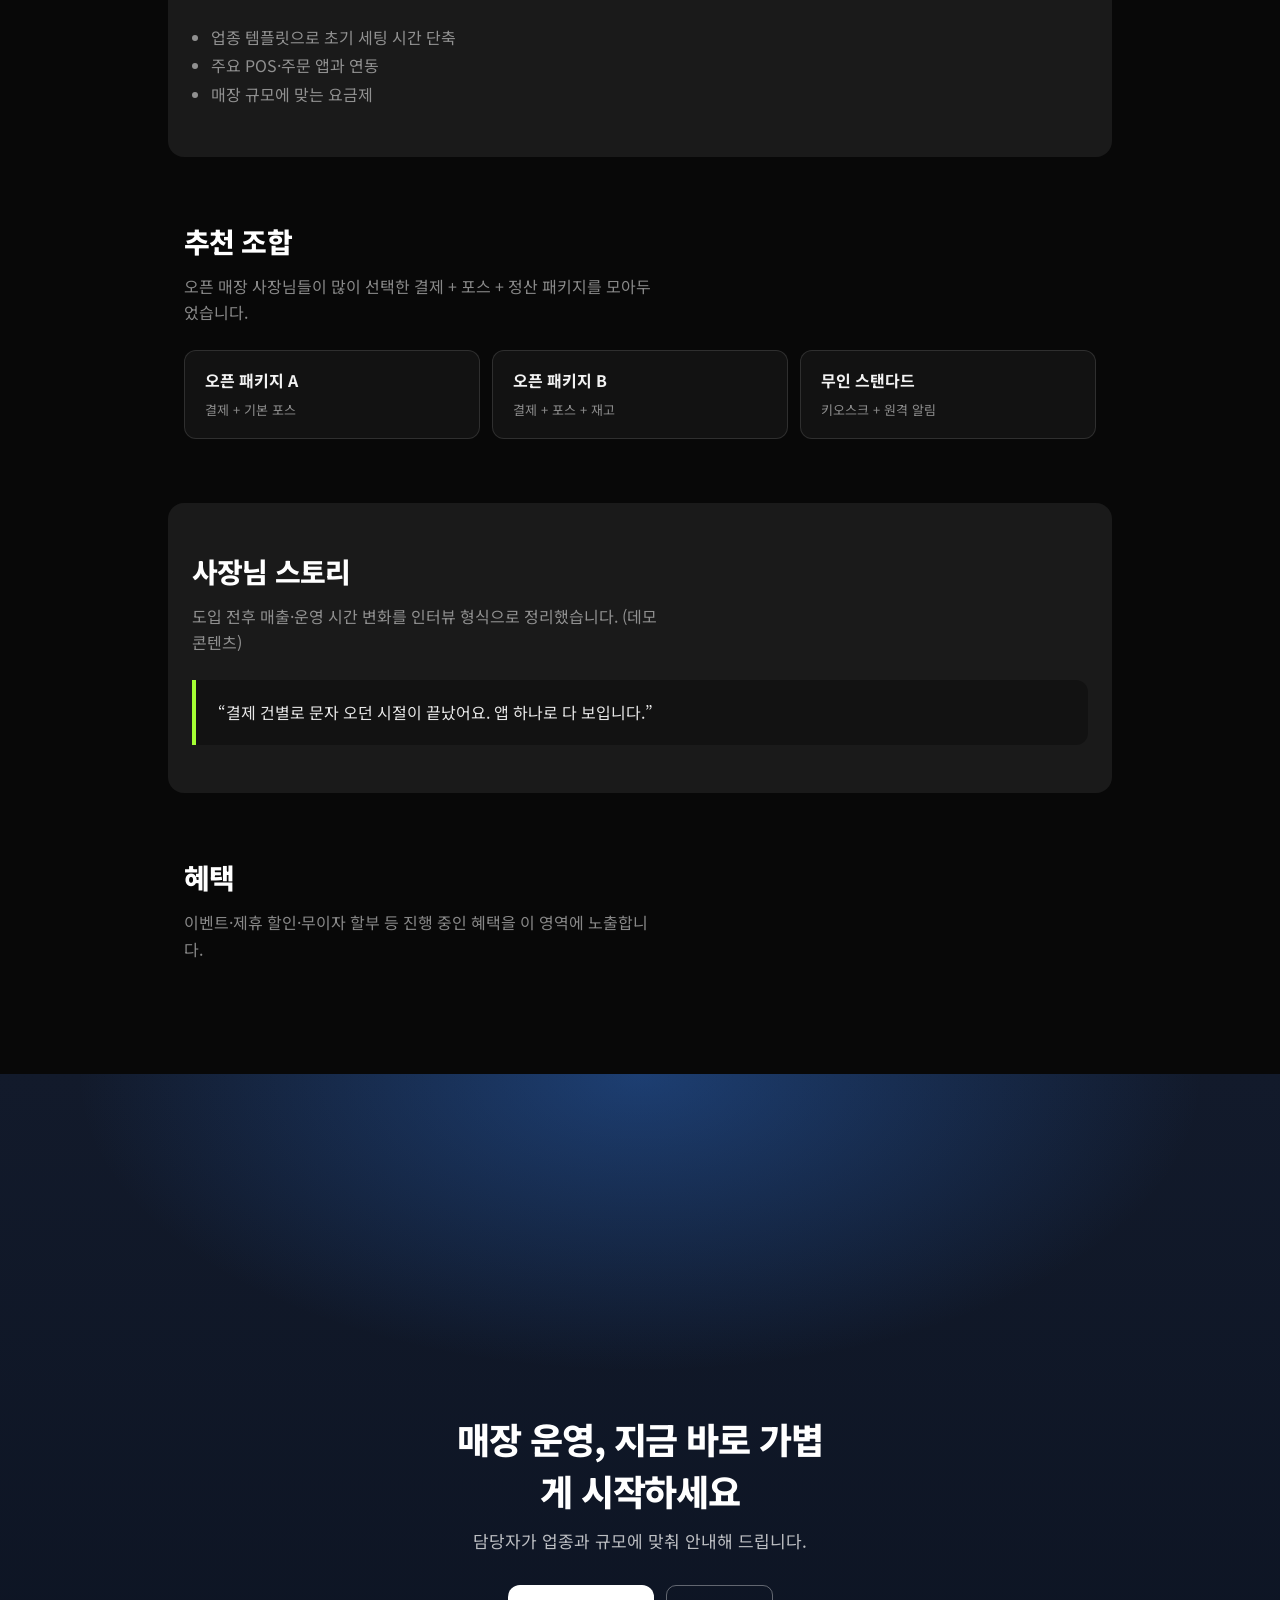
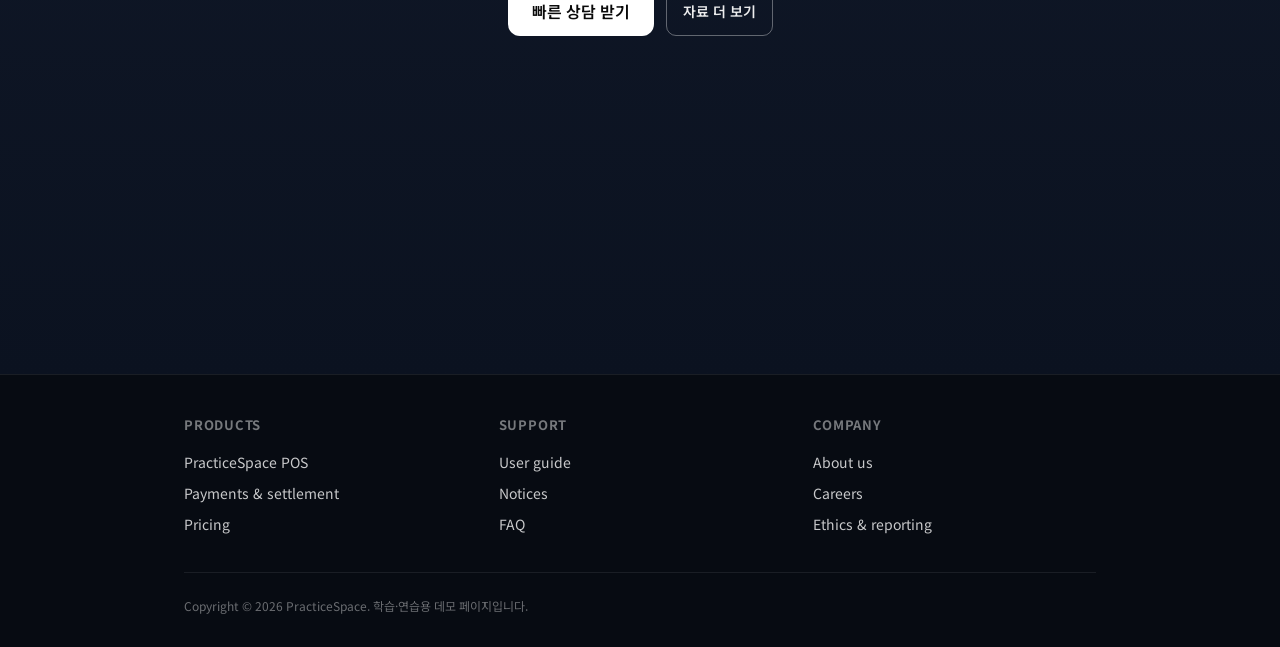
==== commit 8e32d74c: "add contets" ====
--- a/index.html
+++ b/index.html
@@ -6,10 +6,11 @@
     <title>PracticeSpace</title>
     <link rel="preconnect" href="https://fonts.googleapis.com">
     <link rel="preconnect" href="https://fonts.gstatic.com" crossorigin>
-    <link href="https://fonts.googleapis.com/css2?family=Noto+Sans+KR:wght@400;500;600;700;800&display=swap" rel="stylesheet">
+    <link href="https://fonts.googleapis.com/css2?family=Inter:wght@400;500;600;700;800&family=Noto+Sans+KR:wght@400;500;600;700;800&display=swap" rel="stylesheet">
     <link rel="stylesheet" href="https://cdn.jsdelivr.net/npm/fullpage.js@4.0.29/dist/fullpage.min.css">
     <link rel="stylesheet" href="https://cdn.jsdelivr.net/npm/@egjs/flicking@4.11.4/dist/flicking.min.css">
     <link rel="stylesheet" href="css/style.css">
+    <link rel="stylesheet" href="https://cdn.jsdelivr.net/npm/lenis@1.2.3/dist/lenis.css">
 </head>
 <body>
     <header class="tp-header">
@@ -33,7 +34,7 @@
     <main id="fullpage" class="tp-main" aria-label="PracticeSpace 메인">
         <!-- fullPage: 첫 풀뷰 -->
         <div class="section section-intro" data-anchor="intro">
-            <div id="intro-bg-flicking" class="intro-bg-flicking flicking-viewport" aria-hidden="true" tabindex="-1">
+            <div id="intro-bg-flicking" class="intro-bg-flicking flicking-viewport" data-lenis-prevent aria-hidden="true" tabindex="-1">
                 <div class="flicking-camera">
                     <div class="flicking-panel">
                         <img src="https://picsum.photos/id/180/1920/1080" alt="" width="1920" height="1080" decoding="async" fetchpriority="high">
@@ -185,6 +186,7 @@
 
     <script src="https://cdn.jsdelivr.net/npm/fullpage.js@4.0.29/dist/fullpage.min.js" defer></script>
     <script src="https://cdn.jsdelivr.net/npm/@egjs/flicking@4.11.4/dist/flicking.pkgd.min.js" defer></script>
+    <script src="https://cdn.jsdelivr.net/npm/lenis@1.2.3/dist/lenis.min.js" defer></script>
     <script src="js/script.js" defer></script>
 </body>
 </html>
--- a/css/style.css
+++ b/css/style.css
@@ -1,11 +1,15 @@
 /* PracticeSpace 레이아웃 + fullPage (첫/중/끝 3섹션) */
 :root {
-  --tp-blue: #3182f6;
-  --tp-blue-dark: #1b64da;
-  --tp-bg: #f7f8fa;
-  --tp-text: #191f28;
-  --tp-muted: #6b7684;
-  --tp-line: rgba(0, 27, 55, 0.1);
+  /* products.html 기준 다크 에디토리얼 톤 (전역) */
+  --tp-blue: #6ea8ff;
+  --tp-blue-dark: #4f8cef;
+  --tp-lime: #a4ff33;
+  --tp-bg: #080808;
+  --tp-surface: #121212;
+  --tp-surface-2: #1a1a1a;
+  --tp-text: #f2f2f2;
+  --tp-muted: rgba(242, 242, 242, 0.55);
+  --tp-line: rgba(255, 255, 255, 0.12);
   --header-h: 4rem;
 }
 
@@ -15,8 +19,10 @@
   box-sizing: border-box;
 }
 
+/* Lenis가 스무스 스크롤을 담당하므로 CSS scroll-behavior와 이중 적용하지 않음 */
 html {
-  scroll-behavior: smooth;
+  scroll-behavior: auto;
+  color-scheme: dark;
 }
 
 body {
@@ -24,7 +30,7 @@
   font-family: "Noto Sans KR", system-ui, sans-serif;
   font-size: 16px;
   color: var(--tp-text);
-  background: #fff;
+  background: var(--tp-bg);
   -webkit-font-smoothing: antialiased;
 }
 
@@ -36,9 +42,9 @@
   right: 0;
   z-index: 300;
   height: var(--header-h);
-  background: rgba(255, 255, 255, 0.92);
-  backdrop-filter: blur(12px);
-  border-bottom: 1px solid var(--tp-line);
+  background: rgba(0, 0, 0, 0.78);
+  backdrop-filter: blur(14px);
+  border-bottom: 1px solid rgba(255, 255, 255, 0.08);
 }
 
 .tp-header__inner {
@@ -56,7 +62,7 @@
   align-items: center;
   gap: 0.5rem;
   text-decoration: none;
-  color: var(--tp-text);
+  color: #fff;
   font-weight: 800;
   font-size: 1.125rem;
   letter-spacing: -0.02em;
@@ -75,7 +81,7 @@
   height: 2.75rem;
   border: none;
   border-radius: 10px;
-  background: var(--tp-bg);
+  background: rgba(255, 255, 255, 0.08);
   cursor: pointer;
 }
 
@@ -85,9 +91,9 @@
   width: 1.15rem;
   height: 2px;
   margin: 0 auto;
-  background: var(--tp-text);
+  background: #fff;
   border-radius: 1px;
-  box-shadow: 0 -6px 0 var(--tp-text), 0 6px 0 var(--tp-text);
+  box-shadow: 0 -6px 0 #fff, 0 6px 0 #fff;
 }
 
 .tp-nav {
@@ -106,7 +112,7 @@
 }
 
 .tp-nav__list a {
-  color: var(--tp-muted);
+  color: rgba(255, 255, 255, 0.55);
   text-decoration: none;
   font-size: 0.9375rem;
   font-weight: 500;
@@ -114,11 +120,11 @@
 }
 
 .tp-nav__list a:hover {
-  color: var(--tp-text);
+  color: #fff;
 }
 
 .tp-nav__list a[aria-current="page"] {
-  color: var(--tp-blue);
+  color: var(--tp-lime);
   font-weight: 700;
 }
 
@@ -154,12 +160,12 @@
 
 .tp-btn--ghost {
   background: transparent;
-  color: var(--tp-text);
-  border: 1px solid var(--tp-line);
+  color: #fff;
+  border: 1px solid rgba(255, 255, 255, 0.28);
 }
 
 .tp-btn--ghost:hover {
-  background: var(--tp-bg);
+  background: rgba(255, 255, 255, 0.08);
 }
 
 .tp-btn--lg {
@@ -170,11 +176,11 @@
 
 .tp-btn--inverse {
   background: #fff;
-  color: var(--tp-blue);
+  color: #0a0a0a;
 }
 
 .tp-btn--inverse:hover {
-  background: #eef4ff;
+  background: #e8e8e8;
 }
 
 .tp-btn--ghost-inverse {
@@ -200,8 +206,8 @@
     flex-direction: column;
     align-items: stretch;
     padding: 1rem 1.25rem 1.5rem;
-    background: #fff;
-    border-bottom: 1px solid var(--tp-line);
+    background: #0a0a0a;
+    border-bottom: 1px solid rgba(255, 255, 255, 0.1);
     visibility: hidden;
     opacity: 0;
     transform: translateY(-6px);
@@ -222,12 +228,13 @@
   }
 
   .tp-nav__list li {
-    border-bottom: 1px solid var(--tp-line);
+    border-bottom: 1px solid rgba(255, 255, 255, 0.08);
   }
 
   .tp-nav__list a {
     display: block;
     padding: 0.85rem 0;
+    color: rgba(255, 255, 255, 0.88);
   }
 
   .tp-nav__cta {
@@ -366,20 +373,20 @@
 
 .tp-chip {
   padding: 0.55rem 1rem;
-  border: 1px solid rgba(25, 31, 40, 0.12);
+  border: 1px solid rgba(255, 255, 255, 0.18);
   border-radius: 999px;
-  background: #fff;
+  background: rgba(255, 255, 255, 0.06);
   font-family: inherit;
   font-size: 0.875rem;
   font-weight: 600;
-  color: var(--tp-text);
+  color: #fff;
   cursor: pointer;
   transition: border-color 0.2s, box-shadow 0.2s, transform 0.15s;
 }
 
 .tp-chip:hover {
-  border-color: var(--tp-blue);
-  box-shadow: 0 2px 12px rgba(49, 130, 246, 0.2);
+  border-color: var(--tp-lime);
+  box-shadow: 0 0 0 1px rgba(164, 255, 51, 0.25);
 }
 
 .tp-chip:active {
@@ -388,7 +395,8 @@
 
 /* 중간: fp-auto-height — 뷰포트 고정 없이 문서처럼 스크롤 */
 .section-stream {
-  background: #fff;
+  background: var(--tp-bg);
+  color: var(--tp-text);
 }
 
 .section-stream__inner {
@@ -405,7 +413,7 @@
   margin-left: -1rem;
   margin-right: -1rem;
   padding: clamp(2rem, 4vw, 3rem) clamp(1rem, 4vw, 1.5rem);
-  background: var(--tp-bg);
+  background: var(--tp-surface-2);
   border-radius: 16px;
 }
 
@@ -414,6 +422,7 @@
   font-size: clamp(1.35rem, 3vw, 1.75rem);
   font-weight: 800;
   letter-spacing: -0.03em;
+  color: #fff;
 }
 
 .tp-block__lede {
@@ -440,7 +449,7 @@
   overflow: hidden;
   border: 1px solid var(--tp-line);
   border-radius: 14px;
-  background: #fff;
+  background: var(--tp-surface);
 }
 
 .tp-card__media {
@@ -467,6 +476,7 @@
   margin: 0 0 0.5rem;
   font-size: 1rem;
   font-weight: 700;
+  color: #fff;
 }
 
 .tp-card__p {
@@ -500,7 +510,7 @@
   padding: 1.1rem 1.25rem;
   border-radius: 12px;
   border: 1px solid var(--tp-line);
-  background: #fff;
+  background: var(--tp-surface);
 }
 
 .tp-combo__name {
@@ -517,12 +527,12 @@
 .tp-quote {
   margin: 0;
   padding: 1.25rem 1.35rem;
-  border-left: 4px solid var(--tp-blue);
-  background: #fff;
+  border-left: 4px solid var(--tp-lime);
+  background: var(--tp-surface);
   border-radius: 0 12px 12px 0;
   font-size: 1rem;
   line-height: 1.6;
-  color: var(--tp-text);
+  color: rgba(255, 255, 255, 0.9);
 }
 
 /* 마지막: fp-auto-height — CTA 최소 풀뷰 + 푸터 이어짐 */
@@ -627,11 +637,11 @@
 
 /* fullPage 우측 네비 점 */
 #fp-nav ul li a span {
-  background: rgba(25, 31, 40, 0.25);
+  background: rgba(255, 255, 255, 0.22);
 }
 
 #fp-nav ul li a.active span {
-  background: var(--tp-blue);
+  background: var(--tp-lime);
 }
 
 html.fp-responsive .tp-header + .tp-main {
@@ -663,12 +673,13 @@
   font-weight: 800;
   letter-spacing: -0.03em;
   line-height: 1.2;
+  color: #fff;
 }
 
 .sub-main .sub-heading-en {
   font-weight: 600;
   font-size: 0.55em;
-  color: var(--tp-muted);
+  color: rgba(242, 242, 242, 0.45);
   margin-left: 0.2em;
   vertical-align: 0.08em;
 }
@@ -677,6 +688,7 @@
   margin: 2rem 0 0.75rem;
   font-size: 1.125rem;
   font-weight: 700;
+  color: #fff;
 }
 
 .sub-main p,
@@ -699,14 +711,1051 @@
   max-width: min(48rem, 100%);
 }
 
+/* —— Products: Awards + 쇼케이스 (전역 다크와 동일 헤더) —— */
+.subpage-body--products {
+  overflow-x: hidden;
+}
+
+.subpage-body--products .sub-main--products {
+  max-width: min(72rem, 100%);
+  margin: 0 auto;
+  padding: calc(var(--header-h) + 2.25rem) clamp(1.25rem, 4vw, 2rem) 3rem;
+}
+
+.products-awards__strip {
+  display: grid;
+  grid-template-columns: 1fr auto 1fr;
+  align-items: center;
+  gap: 0.75rem 1.5rem;
+  margin: 0 0 2.5rem;
+  padding-bottom: 1.75rem;
+  border-bottom: 1px solid rgba(255, 255, 255, 0.12);
+  font-family: Inter, system-ui, sans-serif;
+  font-size: 0.625rem;
+  font-weight: 500;
+  letter-spacing: 0.2em;
+  text-transform: uppercase;
+  color: rgba(255, 255, 255, 0.55);
+}
+
+.sub-main--products .products-awards__strip p {
+  margin: 0;
+  color: inherit;
+}
+
+.products-awards__strip-left {
+  display: flex;
+  align-items: center;
+  gap: 0.5rem;
+  justify-self: start;
+  text-align: left;
+}
+
+.products-awards__strip-dot {
+  flex-shrink: 0;
+  width: 6px;
+  height: 6px;
+  border-radius: 50%;
+  background: #fff;
+}
+
+.products-awards__strip-mid {
+  justify-self: center;
+  text-align: center;
+}
+
+.products-awards__strip-right {
+  justify-self: end;
+  text-align: right;
+}
+
+.products-awards__hero {
+  text-align: center;
+  margin: 0 0 3rem;
+  padding: clamp(1rem, 4vh, 3rem) 0 clamp(2rem, 6vh, 4rem);
+}
+
+.sub-main--products h1.products-awards__title {
+  margin: 0;
+  font-family: Inter, system-ui, sans-serif;
+  font-size: clamp(3.5rem, 14vw, 7.5rem);
+  font-weight: 700;
+  letter-spacing: -0.03em;
+  line-height: 1;
+  color: #fff;
+}
+
+.products-awards__sup {
+  margin-left: 0.15em;
+  font-size: 0.28em;
+  font-weight: 600;
+  letter-spacing: 0.02em;
+  vertical-align: super;
+  color: rgba(255, 255, 255, 0.85);
+}
+
+.products-awards__table-wrap {
+  overflow-x: auto;
+  -webkit-overflow-scrolling: touch;
+  margin: 0 0 2rem;
+}
+
+.products-awards__caption {
+  position: absolute;
+  width: 1px;
+  height: 1px;
+  padding: 0;
+  margin: -1px;
+  overflow: hidden;
+  clip: rect(0, 0, 0, 0);
+  white-space: nowrap;
+  border: 0;
+}
+
+.products-awards__table {
+  width: 100%;
+  min-width: 36rem;
+  border-collapse: collapse;
+  font-family: Inter, "Noto Sans KR", system-ui, sans-serif;
+}
+
+.products-awards__table thead th {
+  position: absolute;
+  width: 1px;
+  height: 1px;
+  padding: 0;
+  margin: -1px;
+  overflow: hidden;
+  clip: rect(0, 0, 0, 0);
+  white-space: nowrap;
+  border: 0;
+}
+
+.products-awards__table tbody td {
+  padding: 1.35rem 0.75rem 1.35rem 0;
+  font-size: 0.9375rem;
+  line-height: 1.45;
+  vertical-align: top;
+  border-bottom: 1px solid rgba(255, 255, 255, 0.2);
+  color: rgba(255, 255, 255, 0.92);
+}
+
+.products-awards__table tbody td:first-child {
+  width: 11%;
+  padding-left: 0;
+  font-weight: 600;
+  color: #fff;
+}
+
+.products-awards__table tbody td:nth-child(2) {
+  width: 18%;
+  font-weight: 500;
+}
+
+.products-awards__table tbody td:nth-child(3) {
+  color: rgba(255, 255, 255, 0.72);
+}
+
+.products-awards__table tbody td:last-child {
+  width: 10%;
+  padding-right: 0;
+  text-align: right;
+  font-size: 0.875rem;
+  color: rgba(255, 255, 255, 0.55);
+}
+
+.products-awards__table tbody tr:last-child td {
+  border-bottom: none;
+}
+
+.sub-main--products p.products-awards__note {
+  margin: 0 0 1.5rem;
+  font-size: 0.75rem;
+  line-height: 1.5;
+  color: rgba(255, 255, 255, 0.38);
+}
+
+@media (max-width: 720px) {
+  .products-awards__strip {
+    grid-template-columns: 1fr;
+    text-align: center;
+  }
+
+  .products-awards__strip-left,
+  .products-awards__strip-mid,
+  .products-awards__strip-right {
+    justify-self: center;
+    text-align: center;
+  }
+
+  .products-awards__strip-left {
+    justify-content: center;
+  }
+}
+
+/* Products: 티어 카드 + CTA + 무한 마퀴 슬라이더 */
+.products-showcase {
+  margin-top: 3rem;
+  padding-top: 3rem;
+  border-top: 1px solid rgba(255, 255, 255, 0.12);
+}
+
+.sub-main--products h2.products-showcase__heading {
+  margin: 0 0 1.75rem;
+  font-family: Inter, system-ui, sans-serif;
+  font-size: clamp(1.5rem, 3.5vw, 2.25rem);
+  font-weight: 700;
+  letter-spacing: -0.02em;
+  color: #fff;
+  text-align: center;
+}
+
+.products-tier-grid {
+  display: grid;
+  grid-template-columns: repeat(3, 1fr);
+  gap: clamp(0.75rem, 2vw, 1.25rem);
+  align-items: stretch;
+}
+
+@media (max-width: 960px) {
+  .products-tier-grid {
+    grid-template-columns: 1fr;
+  }
+}
+
+.products-tier {
+  display: flex;
+  flex-direction: column;
+  padding: clamp(1.25rem, 3vw, 1.65rem);
+  border-radius: 16px;
+  border: 1px solid rgba(255, 255, 255, 0.28);
+  background: transparent;
+}
+
+.products-tier--signature {
+  border: none;
+  background: #a4ff33;
+  color: #0a0a0a;
+}
+
+.products-tier__head {
+  display: flex;
+  align-items: center;
+  justify-content: space-between;
+  gap: 0.75rem;
+  margin-bottom: 1.25rem;
+}
+
+.products-tier__icon {
+  display: flex;
+  color: inherit;
+  opacity: 0.95;
+}
+
+.products-tier__pill {
+  display: inline-block;
+  padding: 0.28rem 0.65rem;
+  border-radius: 999px;
+  font-family: Inter, system-ui, sans-serif;
+  font-size: 0.6875rem;
+  font-weight: 600;
+  letter-spacing: 0.06em;
+  text-transform: uppercase;
+  border: 1px solid rgba(255, 255, 255, 0.45);
+  color: inherit;
+}
+
+.products-tier--signature .products-tier__pill {
+  border-color: rgba(10, 10, 10, 0.35);
+}
+
+.products-tier__title {
+  margin: 0 0 1.1rem;
+  font-family: "Noto Sans KR", Inter, sans-serif;
+  font-size: clamp(1.0625rem, 2.2vw, 1.2rem);
+  font-weight: 700;
+  line-height: 1.35;
+  letter-spacing: -0.02em;
+  color: inherit;
+}
+
+.sub-main--products ul.products-tier__list {
+  margin: 0;
+  padding: 0;
+  list-style: none;
+}
+
+.products-tier__list li {
+  position: relative;
+  margin: 0 0 0.55rem;
+  padding-left: 1.15rem;
+  font-size: 0.8125rem;
+  line-height: 1.45;
+  color: inherit;
+  opacity: 0.92;
+}
+
+.products-tier__list li:last-child {
+  margin-bottom: 0;
+}
+
+.products-tier__list li::before {
+  content: "";
+  position: absolute;
+  left: 0.1rem;
+  top: 0.35rem;
+  width: 0.35rem;
+  height: 0.6rem;
+  border-right: 2px solid currentColor;
+  border-bottom: 2px solid currentColor;
+  transform: rotate(45deg);
+  opacity: 0.85;
+}
+
+.products-showcase__cta-wrap {
+  display: flex;
+  justify-content: center;
+  margin: clamp(1.75rem, 4vw, 2.5rem) 0 0;
+}
+
+.products-showcase__cta {
+  display: inline-flex;
+  align-items: center;
+  justify-content: center;
+  padding: 0.65rem 1.35rem;
+  border-radius: 999px;
+  border: 1px solid rgba(255, 255, 255, 0.45);
+  font-family: Inter, system-ui, sans-serif;
+  font-size: 0.6875rem;
+  font-weight: 600;
+  letter-spacing: 0.14em;
+  text-transform: uppercase;
+  text-decoration: none;
+  color: #fff;
+  transition: background 0.2s, border-color 0.2s;
+}
+
+.products-showcase__cta:hover {
+  background: rgba(255, 255, 255, 0.08);
+  border-color: rgba(255, 255, 255, 0.65);
+}
+
+.products-showcase__cta:focus-visible {
+  outline: 2px solid #a4ff33;
+  outline-offset: 3px;
+}
+
+.products-slider-block {
+  margin-top: clamp(2.25rem, 5vw, 3.25rem);
+}
+
+.products-slider__strip {
+  display: grid;
+  grid-template-columns: 1fr auto 1fr;
+  align-items: center;
+  gap: 0.75rem 1.5rem;
+  margin: 0 0 1.25rem;
+  padding-bottom: 1.25rem;
+  border-bottom: 1px solid rgba(255, 255, 255, 0.1);
+  font-family: Inter, system-ui, sans-serif;
+  font-size: 0.625rem;
+  font-weight: 500;
+  letter-spacing: 0.2em;
+  text-transform: uppercase;
+  color: rgba(255, 255, 255, 0.45);
+}
+
+.sub-main--products .products-slider__strip p {
+  margin: 0;
+  color: inherit;
+}
+
+.products-slider__strip-left {
+  display: flex;
+  align-items: center;
+  gap: 0.5rem;
+  justify-self: start;
+  text-align: left;
+}
+
+.products-slider__strip-mid {
+  justify-self: center;
+  text-align: center;
+}
+
+.products-slider__strip-right {
+  justify-self: end;
+  text-align: right;
+}
+
+.products-marquee {
+  overflow: hidden;
+  width: 100%;
+  mask-image: linear-gradient(90deg, transparent, #000 3%, #000 97%, transparent);
+}
+
+.products-marquee__track {
+  display: flex;
+  width: max-content;
+  animation: products-marquee-x 50s linear infinite;
+}
+
+.products-marquee:hover .products-marquee__track {
+  animation-play-state: paused;
+}
+
+@keyframes products-marquee-x {
+  from {
+    transform: translateX(0);
+  }
+
+  to {
+    transform: translateX(-50%);
+  }
+}
+
+.products-marquee__list {
+  display: flex;
+  flex-shrink: 0;
+  align-items: stretch;
+  gap: 0.85rem;
+  margin: 0;
+  padding: 0 0.35rem;
+  list-style: none;
+}
+
+.products-marquee__slide {
+  flex-shrink: 0;
+}
+
+.products-marquee__slide img {
+  display: block;
+  height: clamp(11rem, 28vw, 15rem);
+  width: auto;
+  aspect-ratio: 400 / 520;
+  border-radius: 12px;
+  object-fit: cover;
+}
+
+@media (prefers-reduced-motion: reduce) {
+  .products-marquee__track {
+    animation: none;
+    flex-wrap: wrap;
+    justify-content: center;
+    width: 100%;
+    max-width: 100%;
+  }
+
+  .products-marquee__list[aria-hidden="true"] {
+    display: none;
+  }
+
+  .products-marquee {
+    mask-image: none;
+  }
+}
+
+@media (max-width: 720px) {
+  .products-slider__strip {
+    grid-template-columns: 1fr;
+    text-align: center;
+  }
+
+  .products-slider__strip-left,
+  .products-slider__strip-mid,
+  .products-slider__strip-right {
+    justify-self: center;
+    text-align: center;
+  }
+
+  .products-slider__strip-left {
+    justify-content: center;
+  }
+}
+
+/* —— 회사소개: Hero(GSAP) + 카드 뉴스 (헤더는 전역 다크) —— */
+.subpage-body--about {
+  overflow-x: hidden;
+}
+
+.about-hero {
+  box-sizing: border-box;
+  position: relative;
+  z-index: 1;
+  /* 스크롤 전: 고정 헤더 아래 남은 높이의 정중앙에 제목(h1) 배치 */
+  min-height: 100vh;
+  min-height: 100svh;
+  padding: var(--header-h) clamp(1.25rem, 5vw, 2.5rem) 0;
+  display: flex;
+  flex-direction: column;
+  align-items: stretch;
+  text-align: center;
+  overflow: visible;
+  background: #000;
+}
+
+.about-hero__inner {
+  flex: 1;
+  display: flex;
+  align-items: center;
+  justify-content: center;
+  min-height: calc(100vh - var(--header-h));
+  min-height: calc(100svh - var(--header-h));
+  width: 100%;
+  max-width: 56rem;
+  margin: 0 auto;
+}
+
+.about-hero__title {
+  margin: 0;
+  font-family: Inter, "Noto Sans KR", system-ui, sans-serif;
+  font-size: clamp(4rem, 22vw, 9.5rem);
+  font-weight: 900;
+  letter-spacing: -0.05em;
+  line-height: 0.92;
+  color: #fff;
+  transform-origin: 50% 50%;
+  opacity: 0;
+}
+
+.about-hero__tagline {
+  position: absolute;
+  left: 0;
+  right: 0;
+  bottom: clamp(1.25rem, 4vh, 2.5rem);
+  margin: 0;
+  padding: 0 clamp(1.25rem, 5vw, 2.5rem);
+  font-size: clamp(0.6875rem, 1.8vw, 0.8125rem);
+  font-weight: 500;
+  color: rgba(255, 255, 255, 0.48);
+  letter-spacing: 0.28em;
+  text-transform: uppercase;
+}
+
+@media (prefers-reduced-motion: reduce) {
+  .about-hero__title {
+    opacity: 1;
+  }
+}
+
+.subpage-body--about .sub-main--about {
+  max-width: min(72rem, 100%);
+  margin: 0 auto;
+  padding: 3rem clamp(1.25rem, 4vw, 2rem) 4rem;
+  background: transparent;
+}
+
+.about-editorial {
+  margin-bottom: 2.5rem;
+  padding-bottom: 2rem;
+  border-bottom: 1px solid rgba(255, 255, 255, 0.1);
+}
+
+.sub-main--about p.about-editorial__eyebrow {
+  margin: 0 0 1.25rem;
+  font-family: Inter, system-ui, sans-serif;
+  font-size: 0.6875rem;
+  font-weight: 500;
+  letter-spacing: 0.22em;
+  text-transform: uppercase;
+  color: rgba(255, 255, 255, 0.45);
+}
+
+.sub-main--about .about-content__title {
+  margin: 0 0 1rem;
+  font-family: "Noto Sans KR", system-ui, sans-serif;
+  font-size: clamp(2rem, 5vw, 3rem);
+  font-weight: 800;
+  letter-spacing: -0.03em;
+  line-height: 1.15;
+  color: #fff;
+}
+
+.sub-main--about .about-content__lede {
+  margin: 0;
+  max-width: 40rem;
+  line-height: 1.75;
+  font-size: 1.0625rem;
+  color: rgba(255, 255, 255, 0.68);
+}
+
+.sub-main--about .about-content__lede strong {
+  color: #fff;
+  font-weight: 700;
+}
+
+/* 레퍼런스: 2열 — 좌 카피·이미지 / 우 다크 아코디언 */
+.about-philosophy {
+  display: grid;
+  grid-template-columns: minmax(0, 1fr) minmax(0, 1.05fr);
+  gap: clamp(2rem, 5vw, 3.5rem);
+  align-items: start;
+  margin-top: 2.75rem;
+  padding-top: 2.75rem;
+  border-top: 1px solid rgba(255, 255, 255, 0.1);
+}
+
+.sub-main--about p.about-philosophy__tag {
+  margin: 0 0 1rem;
+  font-family: Inter, system-ui, sans-serif;
+  font-size: 0.75rem;
+  font-weight: 600;
+  letter-spacing: 0.06em;
+  color: #c8ff7a;
+}
+
+.sub-main--about h2.about-philosophy__title {
+  margin: 0 0 0.85rem;
+  font-family: Inter, "Noto Sans KR", system-ui, sans-serif;
+  font-size: clamp(2rem, 4.5vw, 3.25rem);
+  font-weight: 800;
+  letter-spacing: -0.03em;
+  line-height: 1.08;
+  color: #fff;
+}
+
+.sub-main--about p.about-philosophy__lede {
+  margin: 0 0 1.75rem;
+  font-size: 0.9375rem;
+  line-height: 1.55;
+  color: rgba(255, 255, 255, 0.52);
+}
+
+.about-philosophy__figure {
+  margin: 0;
+  max-width: 20rem;
+  border-radius: 4px;
+  overflow: hidden;
+}
+
+.about-philosophy__figure img {
+  display: block;
+  width: 100%;
+  height: auto;
+  max-height: min(52vh, 28rem);
+  object-fit: cover;
+  object-position: center;
+}
+
+.about-philosophy__foot {
+  grid-column: 1 / -1;
+  display: flex;
+  flex-wrap: wrap;
+  justify-content: space-between;
+  gap: 0.75rem 1.5rem;
+  margin-top: 2.5rem;
+  padding-top: 1.5rem;
+  border-top: 1px solid rgba(255, 255, 255, 0.08);
+  font-family: Inter, system-ui, sans-serif;
+  font-size: 0.625rem;
+  font-weight: 500;
+  letter-spacing: 0.18em;
+  text-transform: uppercase;
+  color: rgba(255, 255, 255, 0.38);
+}
+
+.about-acc {
+  display: flex;
+  flex-direction: column;
+  gap: 0.6rem;
+}
+
+.about-acc__item {
+  margin: 0;
+  border-radius: 10px;
+  background: rgba(255, 255, 255, 0.05);
+  border: 1px solid rgba(255, 255, 255, 0.08);
+  overflow: hidden;
+}
+
+.about-acc__summary {
+  list-style: none;
+  display: flex;
+  align-items: center;
+  justify-content: space-between;
+  gap: 1rem;
+  padding: 1rem 1.1rem 1rem 1.15rem;
+  cursor: pointer;
+  font-family: "Noto Sans KR", Inter, sans-serif;
+}
+
+.about-acc__summary::-webkit-details-marker {
+  display: none;
+}
+
+.about-acc__summary::marker {
+  content: "";
+}
+
+.about-acc__text {
+  display: flex;
+  flex-direction: column;
+  align-items: flex-start;
+  gap: 0.25rem;
+  text-align: left;
+}
+
+.about-acc__ko {
+  font-size: 0.9375rem;
+  font-weight: 600;
+  letter-spacing: -0.02em;
+  color: rgba(255, 255, 255, 0.95);
+  line-height: 1.35;
+}
+
+.about-acc__en {
+  font-family: Inter, system-ui, sans-serif;
+  font-size: 0.6875rem;
+  font-weight: 500;
+  letter-spacing: 0.04em;
+  color: rgba(255, 255, 255, 0.45);
+  line-height: 1.4;
+}
+
+.about-acc__icon {
+  flex-shrink: 0;
+  width: 1.25rem;
+  height: 1.25rem;
+  display: grid;
+  place-items: center;
+  font-family: Inter, system-ui, sans-serif;
+  font-size: 1.125rem;
+  font-weight: 400;
+  color: #fff;
+  line-height: 1;
+}
+
+.about-acc__icon::before {
+  content: "+";
+}
+
+.about-acc__item[open] .about-acc__icon::before {
+  content: "\2212";
+}
+
+.about-acc__panel {
+  padding: 0 1.15rem 1.1rem;
+  border-top: 1px solid rgba(255, 255, 255, 0.06);
+}
+
+.sub-main--about .about-acc__panel p {
+  margin: 0;
+  font-size: 0.8125rem;
+  line-height: 1.6;
+  color: rgba(255, 255, 255, 0.55);
+}
+
+.about-acc__summary:focus-visible {
+  outline: 2px solid #c8ff7a;
+  outline-offset: 2px;
+}
+
+@media (max-width: 900px) {
+  .about-philosophy {
+    grid-template-columns: 1fr;
+  }
+
+  .about-philosophy__figure {
+    max-width: none;
+    max-height: none;
+  }
+
+  .about-philosophy__figure img {
+    max-height: 40vh;
+  }
+}
+
+.sub-main--about h2.about-prose__h {
+  margin: 2.25rem 0 0.65rem;
+  font-family: Inter, "Noto Sans KR", sans-serif;
+  font-size: 0.8125rem;
+  font-weight: 700;
+  letter-spacing: 0.14em;
+  text-transform: uppercase;
+  color: rgba(255, 255, 255, 0.5);
+}
+
+.sub-main--about p.about-prose__p {
+  margin: 0 0 0.5rem;
+  max-width: 40rem;
+  line-height: 1.7;
+  color: rgba(255, 255, 255, 0.66);
+}
+
+.sub-main--about ul.about-prose__list {
+  margin: 0.5rem 0 0;
+  padding-left: 1.2rem;
+  max-width: 40rem;
+  color: rgba(255, 255, 255, 0.66);
+  line-height: 1.65;
+}
+
+.sub-main--about ul.about-prose__list li {
+  margin-bottom: 0.5rem;
+}
+
+.sub-main--about a {
+  color: #9ecbff;
+  text-decoration: none;
+  border-bottom: 1px solid rgba(158, 203, 255, 0.35);
+}
+
+.sub-main--about a:hover {
+  color: #cfe6ff;
+  border-bottom-color: rgba(207, 230, 255, 0.55);
+}
+
+/* 카드 뉴스 (WORKS 그리드) */
+.about-card-news {
+  margin-top: 3.5rem;
+  padding-top: 2.5rem;
+  border-top: 1px solid rgba(255, 255, 255, 0.1);
+}
+
+.about-card-news__head {
+  display: flex;
+  flex-wrap: wrap;
+  align-items: flex-end;
+  justify-content: space-between;
+  gap: 1rem 2rem;
+  margin-bottom: clamp(1.5rem, 4vw, 2.25rem);
+}
+
+.sub-main--about p.about-card-news__eyebrow {
+  margin: 0;
+  font-family: Inter, system-ui, sans-serif;
+  font-size: 0.6875rem;
+  font-weight: 500;
+  letter-spacing: 0.2em;
+  text-transform: uppercase;
+  color: rgba(255, 255, 255, 0.45);
+}
+
+.sub-main--about h2.about-card-news__title {
+  margin: 0;
+  font-family: Inter, system-ui, sans-serif;
+  font-size: clamp(2.75rem, 8vw, 4.5rem);
+  font-weight: 900;
+  letter-spacing: -0.04em;
+  line-height: 0.95;
+  color: #fff;
+}
+
+.about-card-news__grid {
+  display: grid;
+  grid-template-columns: repeat(2, 1fr);
+  gap: 24px;
+}
+
+@media (max-width: 720px) {
+  .about-card-news__grid {
+    grid-template-columns: 1fr;
+  }
+}
+
+.about-card {
+  position: relative;
+  border-radius: 12px;
+  overflow: hidden;
+  min-height: clamp(220px, 32vh, 320px);
+}
+
+.about-card__media {
+  position: absolute;
+  inset: 0;
+}
+
+.about-card__media img {
+  width: 100%;
+  height: 100%;
+  object-fit: cover;
+  display: block;
+}
+
+.about-card--split .about-card__panel {
+  position: absolute;
+  left: 50%;
+  top: 50%;
+  transform: translate(-50%, -50%);
+  width: min(88%, 280px);
+  padding: clamp(1.25rem, 4vw, 1.75rem) clamp(1rem, 3vw, 1.5rem);
+  background: #f2f2f2;
+  text-align: center;
+  border-radius: 4px;
+  box-shadow: 0 20px 50px rgba(0, 0, 0, 0.25);
+}
+
+.about-card__accent {
+  display: block;
+  width: 10px;
+  height: 10px;
+  margin: 0 auto 0.85rem;
+  border-radius: 50%;
+  background: #e53935;
+}
+
+.about-card__h {
+  margin: 0;
+  font-family: Inter, system-ui, sans-serif;
+  font-size: clamp(1.125rem, 2.8vw, 1.35rem);
+  font-weight: 900;
+  line-height: 1.12;
+  letter-spacing: -0.02em;
+  color: #0a0a0a;
+}
+
+.sub-main--about .about-card--split .about-card__meta {
+  margin: 0.65rem 0 0;
+  font-size: 0.6875rem;
+  font-weight: 500;
+  letter-spacing: 0.12em;
+  text-transform: uppercase;
+  color: rgba(10, 10, 10, 0.45);
+}
+
+.about-card--cover {
+  display: flex;
+  align-items: center;
+  justify-content: center;
+}
+
+.about-card__bg {
+  position: absolute;
+  inset: 0;
+  width: 100%;
+  height: 100%;
+  object-fit: cover;
+}
+
+.about-card__overlay {
+  position: absolute;
+  inset: 0;
+  background: linear-gradient(180deg, rgba(0, 0, 0, 0.15) 0%, rgba(0, 0, 0, 0.55) 100%);
+}
+
+.about-card__cover-body {
+  position: relative;
+  z-index: 1;
+  text-align: center;
+  padding: 1.5rem;
+}
+
+.about-card__cover-title {
+  margin: 0;
+  font-family: Inter, system-ui, sans-serif;
+  font-size: clamp(2rem, 5vw, 2.75rem);
+  font-weight: 700;
+  letter-spacing: -0.02em;
+  color: #fff;
+}
+
+.about-card__reg {
+  font-size: 0.45em;
+  font-weight: 600;
+  vertical-align: super;
+}
+
+.sub-main--about .about-card--cover .about-card__cover-sub {
+  margin: 0.5rem 0 0;
+  font-size: 0.75rem;
+  font-weight: 500;
+  letter-spacing: 0.06em;
+  color: rgba(255, 255, 255, 0.75);
+}
+
+.about-card--paper {
+  background: #f2f2f2;
+  padding: clamp(1.25rem, 3vw, 1.75rem);
+  display: flex;
+  flex-direction: column;
+  justify-content: space-between;
+}
+
+.about-card__star {
+  font-family: Inter, system-ui, sans-serif;
+  font-size: clamp(3rem, 10vw, 4.5rem);
+  font-weight: 400;
+  line-height: 1;
+  color: #0a0a0a;
+  opacity: 0.9;
+}
+
+.sub-main--about .about-card--paper .about-card__paper-lede {
+  margin: 0.5rem 0 1rem;
+  max-width: 22rem;
+  font-size: 0.875rem;
+  line-height: 1.55;
+  color: rgba(10, 10, 10, 0.62);
+}
+
+.about-card__paper-ui {
+  display: flex;
+  gap: 0.35rem;
+  margin-bottom: auto;
+}
+
+.about-card__paper-ui span {
+  flex: 1;
+  height: 4.5rem;
+  border-radius: 6px;
+  background: rgba(0, 0, 0, 0.06);
+  border: 1px solid rgba(0, 0, 0, 0.06);
+}
+
+.about-card__paper-brand {
+  margin: 1rem 0 0;
+  font-family: Inter, system-ui, sans-serif;
+  font-size: clamp(1.75rem, 4vw, 2.25rem);
+  font-weight: 900;
+  letter-spacing: -0.03em;
+  color: #0a0a0a;
+  align-self: flex-end;
+}
+
+.about-card--product {
+  background: #2a2a2a;
+}
+
+.about-card--product img {
+  width: 100%;
+  height: 100%;
+  object-fit: cover;
+  display: block;
+  min-height: clamp(220px, 32vh, 320px);
+}
+
+.sub-back--about,
+.sub-back--products {
+  margin-top: 3rem;
+  padding: 0.65rem 1.1rem;
+  border: 1px solid rgba(255, 255, 255, 0.22);
+  border-radius: 999px;
+  color: #fff;
+  font-family: Inter, "Noto Sans KR", sans-serif;
+  font-size: 0.8125rem;
+  letter-spacing: 0.04em;
+}
+
+.sub-back--about:hover,
+.sub-back--products:hover {
+  background: rgba(255, 255, 255, 0.08);
+  text-decoration: none;
+}
+
+.sub-back--about:focus-visible,
+.sub-back--products:focus-visible {
+  outline: 2px solid var(--tp-lime);
+  outline-offset: 3px;
+}
+
 /* 문의사항: 레이더 차트 + 1:1 Q&A */
 .ri-radar {
   margin: 2rem 0;
   padding: 1.25rem 1.25rem 1.5rem;
-  background: #fff;
+  background: var(--tp-surface);
   border: 1px solid var(--tp-line);
   border-radius: 12px;
-  box-shadow: 0 1px 3px rgba(0, 27, 55, 0.06);
+  box-shadow: none;
 }
 
 .ri-radar h2 {
@@ -760,8 +1809,8 @@
   padding: 1.1rem 1.2rem 1.15rem;
   border: 1px solid var(--tp-line);
   border-radius: 12px;
-  background: #fff;
-  box-shadow: 0 1px 2px rgba(0, 27, 55, 0.04);
+  background: var(--tp-surface);
+  box-shadow: none;
 }
 
 .ri-qa-card__head {
@@ -774,7 +1823,7 @@
   font-size: 0.75rem;
   font-weight: 600;
   letter-spacing: 0.02em;
-  color: var(--tp-blue-dark);
+  color: var(--tp-blue);
 }
 
 .ri-qa-card__q {
@@ -807,8 +1856,8 @@
   margin: 0;
   padding: 0.85rem 0.75rem 0.85rem 0.85rem;
   border-radius: 8px;
-  background: var(--tp-bg);
-  border-left: 3px solid rgba(49, 130, 246, 0.45);
+  background: var(--tp-surface-2);
+  border-left: 3px solid rgba(110, 168, 255, 0.55);
 }
 
 .ri-qa-card__mark--a {
@@ -827,14 +1876,15 @@
 .community-board {
   margin: 2rem 0 0;
   padding: 1.25rem 1.25rem 1.5rem;
-  background: #fff;
+  background: var(--tp-surface);
   border: 1px solid var(--tp-line);
   border-radius: 12px;
-  box-shadow: 0 1px 3px rgba(0, 27, 55, 0.06);
+  box-shadow: none;
 }
 
 .community-board h2 {
   margin-top: 0;
+  color: #fff;
 }
 
 .community-board__lede {
@@ -909,7 +1959,7 @@
   text-transform: none;
   letter-spacing: 0;
   border-bottom: 2px solid var(--tp-line);
-  background: var(--tp-bg);
+  background: var(--tp-surface-2);
 }
 
 .community-board__table thead th:nth-child(1),
@@ -936,11 +1986,11 @@
 }
 
 .community-board__table tbody tr:hover td {
-  background: rgba(49, 130, 246, 0.04);
+  background: rgba(255, 255, 255, 0.04);
 }
 
 .community-board__row--notice td {
-  background: rgba(49, 130, 246, 0.06);
+  background: rgba(110, 168, 255, 0.08);
 }
 
 .community-board__badge {
@@ -948,8 +1998,8 @@
   padding: 0.15rem 0.45rem;
   font-size: 0.75rem;
   font-weight: 700;
-  color: var(--tp-blue-dark);
-  background: rgba(49, 130, 246, 0.12);
+  color: var(--tp-blue);
+  background: rgba(110, 168, 255, 0.15);
   border-radius: 4px;
 }
 
@@ -1019,17 +2069,23 @@
 .sub-back {
   display: inline-block;
   margin-top: 2rem;
+  padding: 0.65rem 1.1rem;
+  border-radius: 999px;
+  border: 1px solid rgba(255, 255, 255, 0.22);
   font-weight: 600;
-  color: var(--tp-blue);
+  font-size: 0.8125rem;
+  letter-spacing: 0.04em;
+  color: #fff;
   text-decoration: none;
+  transition: background 0.2s, border-color 0.2s;
 }
 
 .sub-back:hover {
-  text-decoration: underline;
+  background: rgba(255, 255, 255, 0.08);
+  text-decoration: none;
 }
 
 .sub-back:focus-visible {
-  outline: 2px solid var(--tp-blue);
+  outline: 2px solid var(--tp-lime);
   outline-offset: 3px;
-  border-radius: 4px;
-}
+}
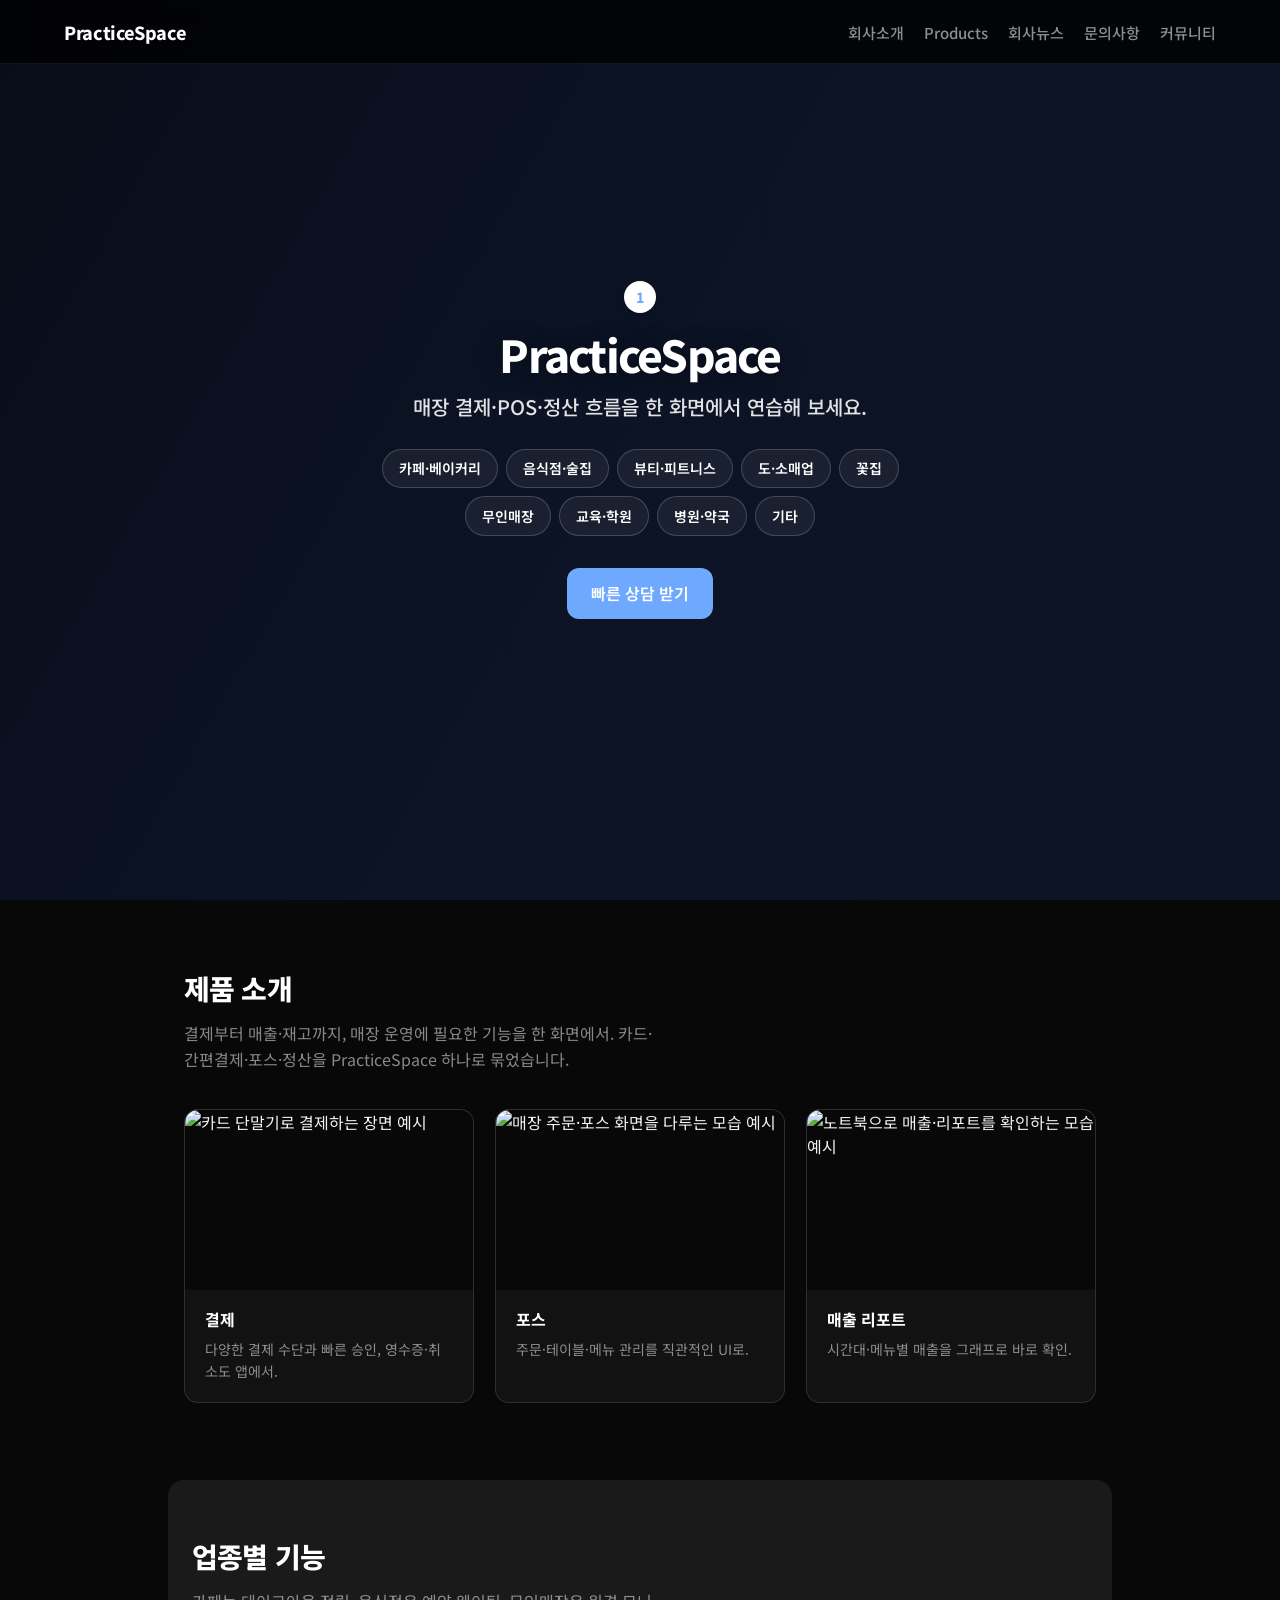
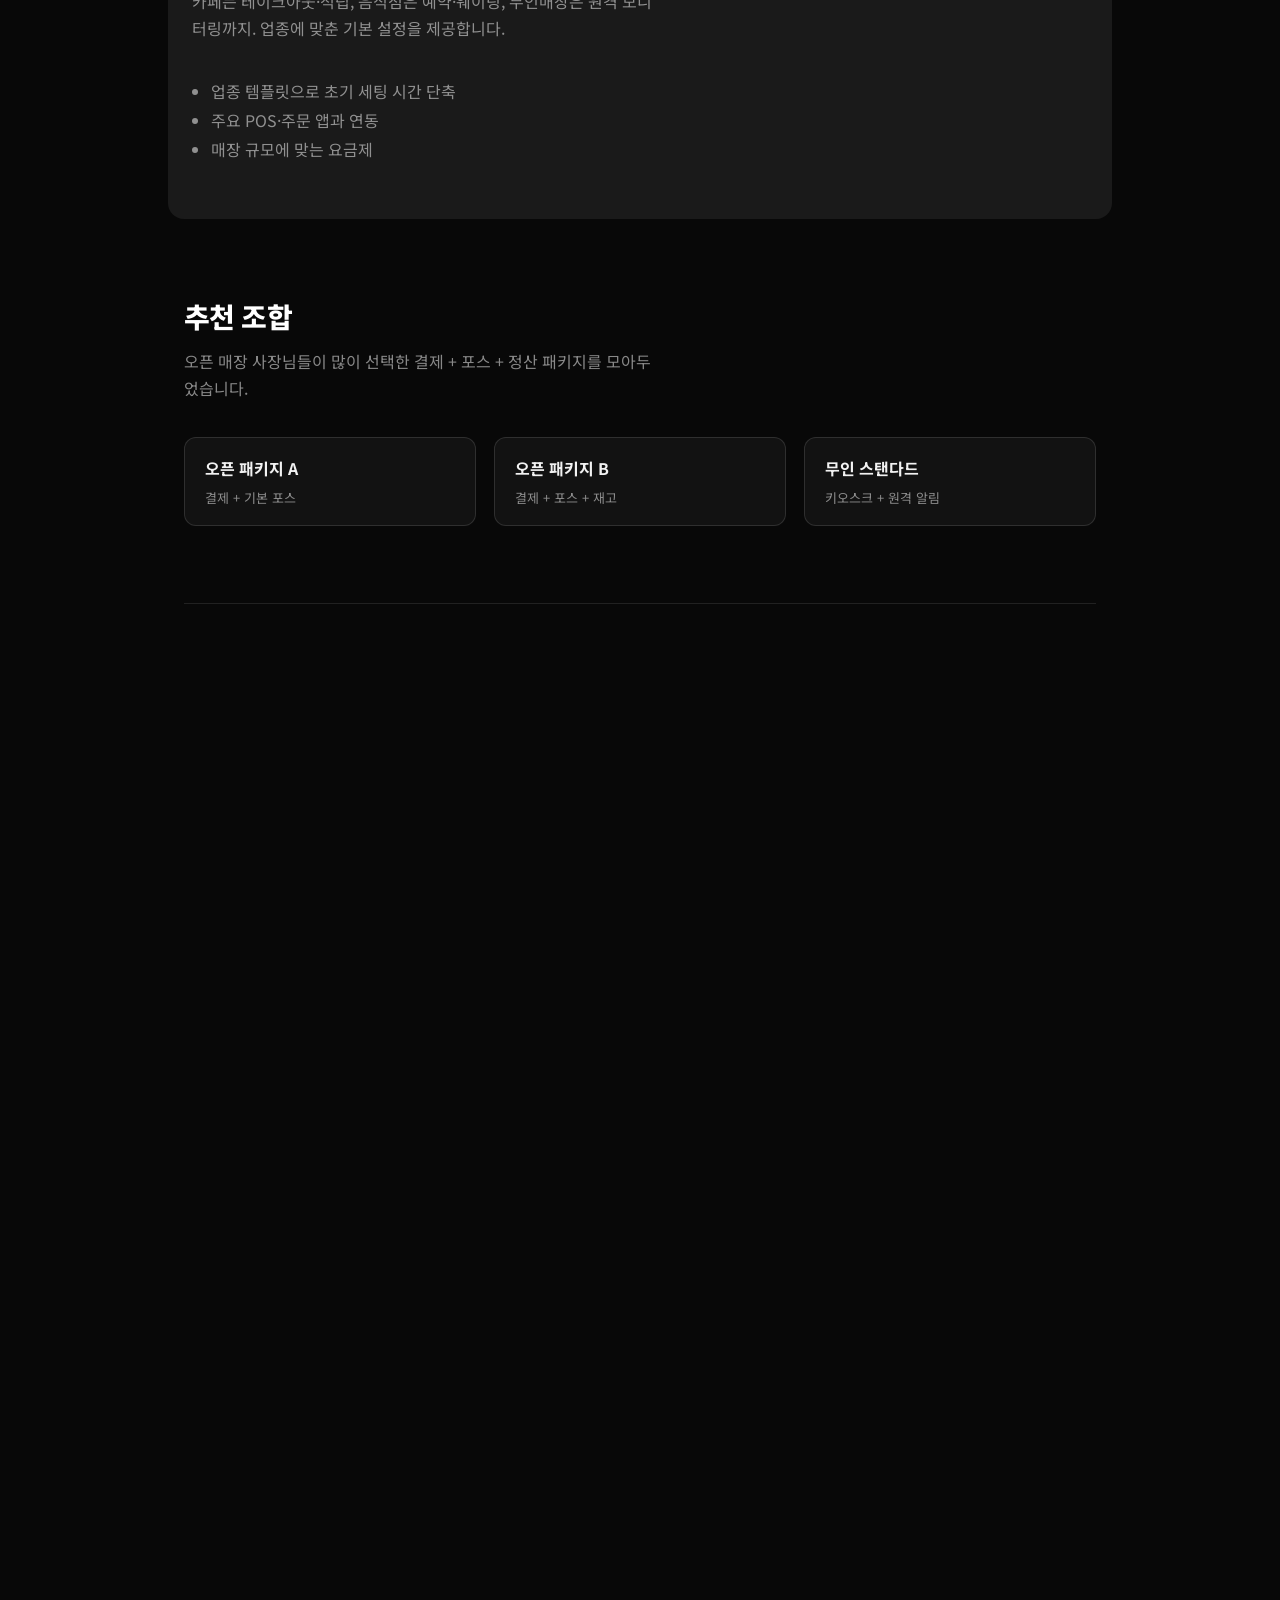
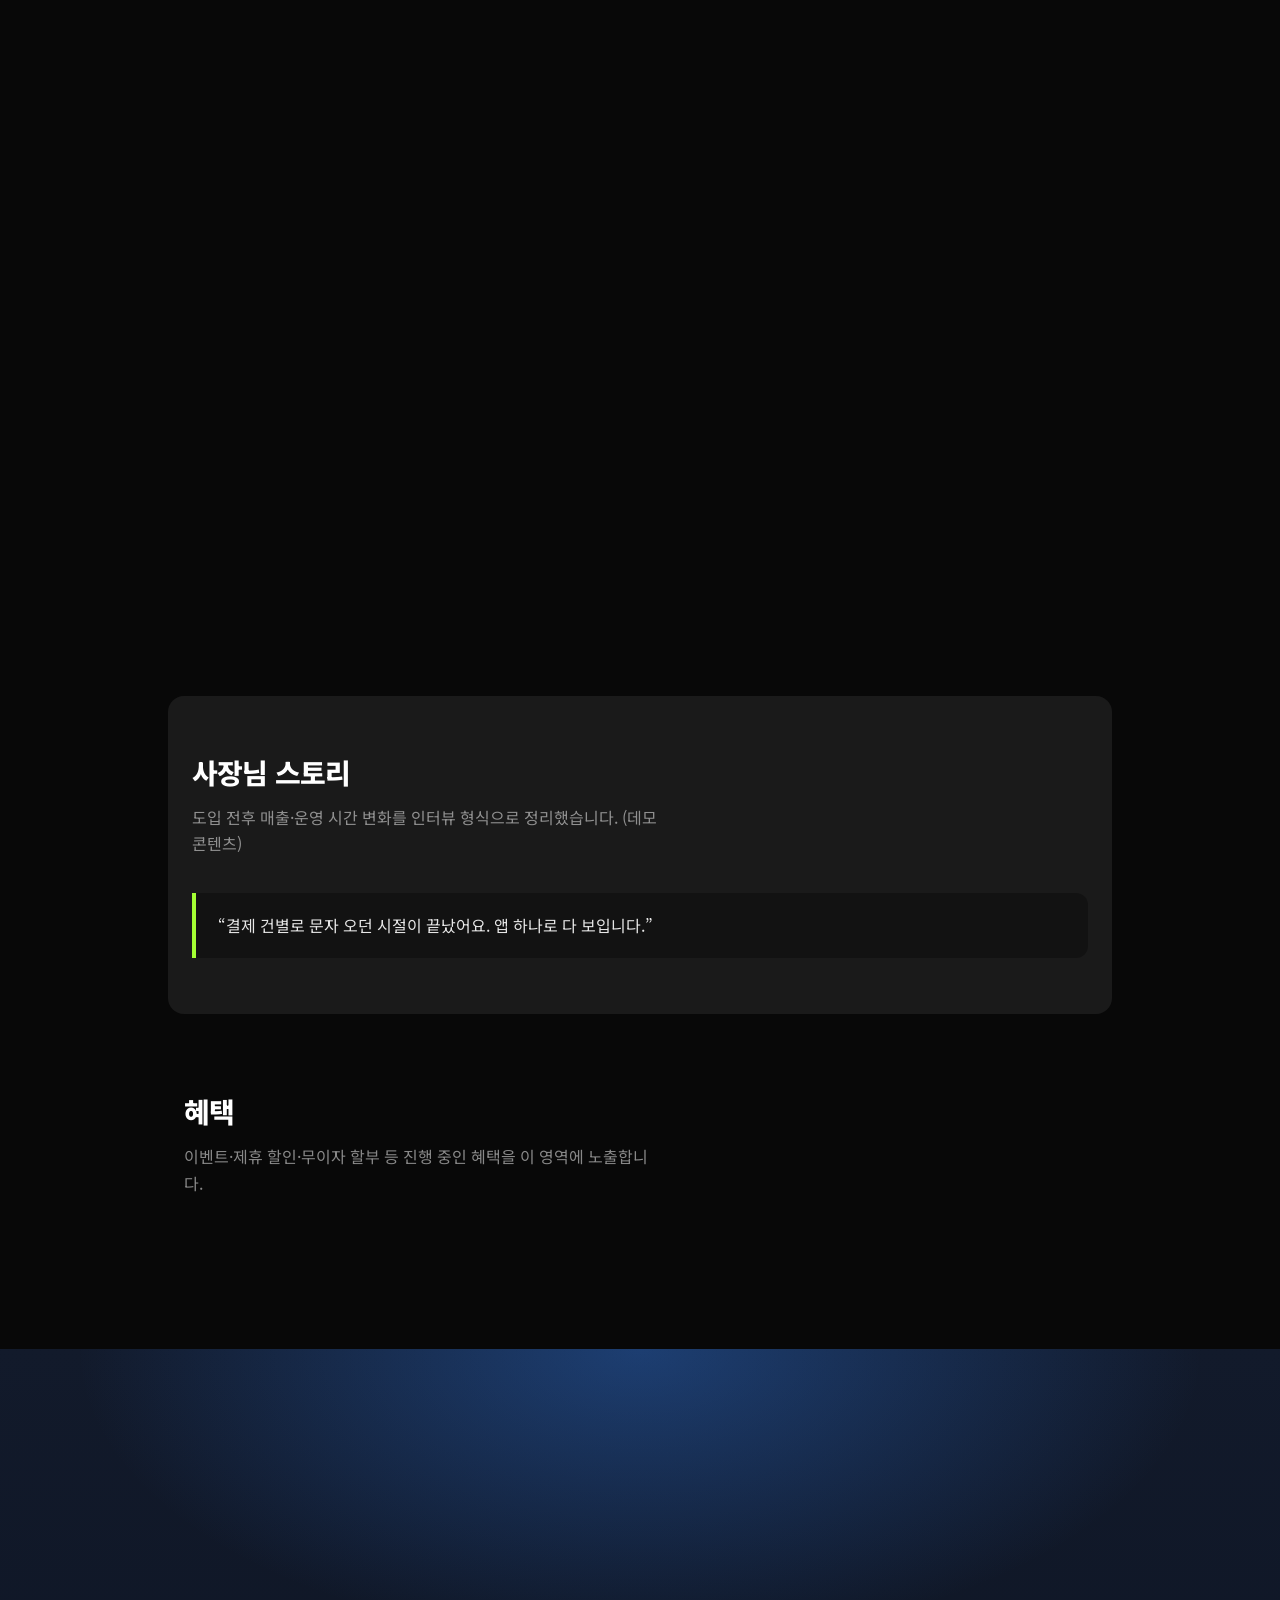
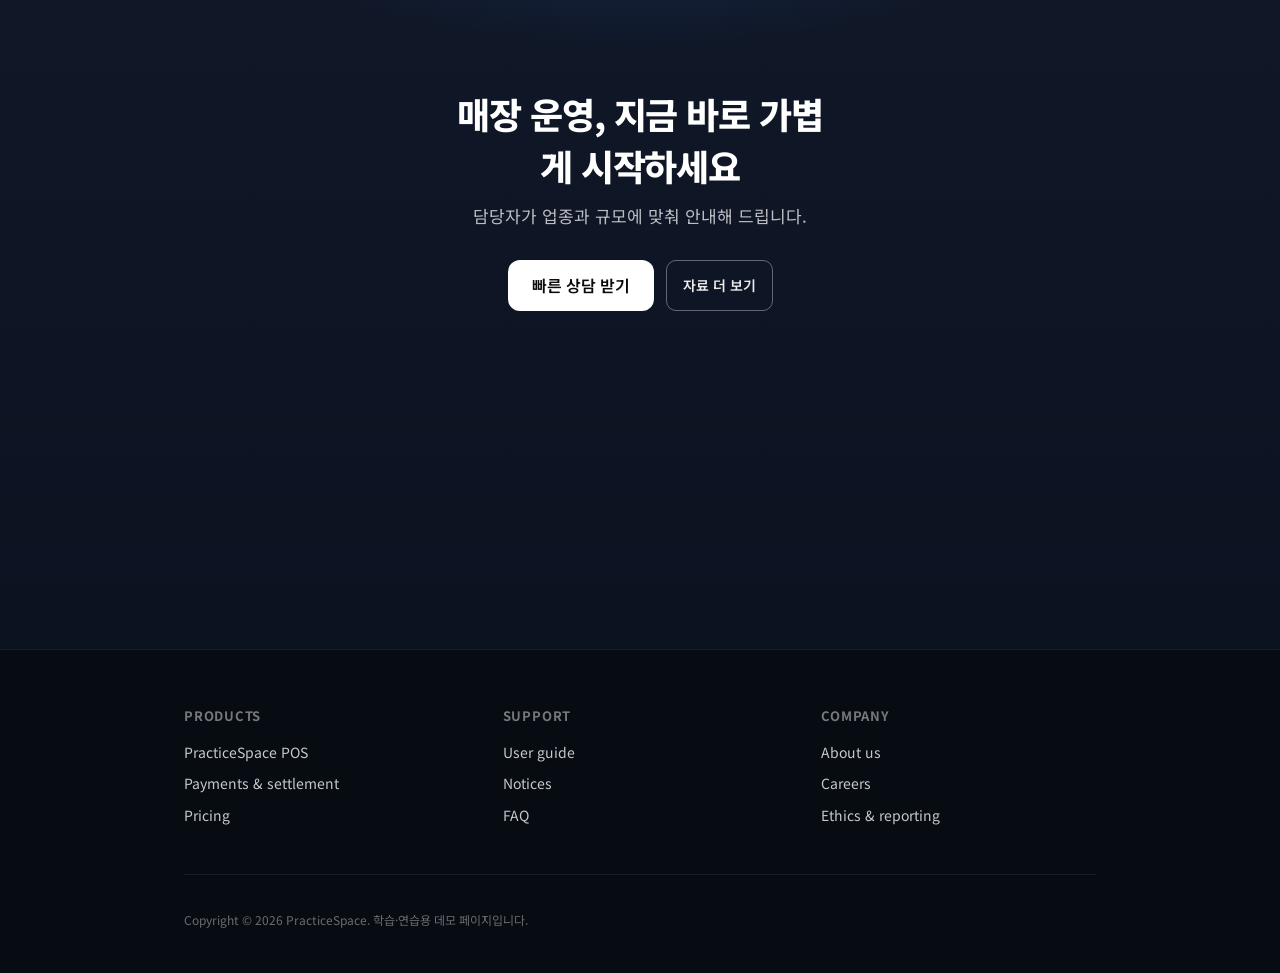
==== commit 0b5dbb06: "Yeri" ====
--- a/index.html
+++ b/index.html
@@ -11,6 +11,7 @@
     <link rel="stylesheet" href="https://cdn.jsdelivr.net/npm/@egjs/flicking@4.11.4/dist/flicking.min.css">
     <link rel="stylesheet" href="css/style.css">
     <link rel="stylesheet" href="https://cdn.jsdelivr.net/npm/lenis@1.2.3/dist/lenis.css">
+    <link rel="stylesheet" href="https://cdn.jsdelivr.net/npm/aos@2.3.4/dist/aos.css">
 </head>
 <body>
     <header class="tp-header">
@@ -127,6 +128,78 @@
                     </div>
                 </section>
 
+                <section class="about-card-news about-card-news--stream" aria-labelledby="stream-works-heading">
+                    <div class="about-card-news__head" data-aos="fade-right" data-aos-duration="650">
+                        <div class="about-card-news__head-text">
+                            <p class="about-card-news__eyebrow">Selected stories · 회사소개와 동일 레이아웃</p>
+                            <h2 id="stream-works-heading" class="about-card-news__title">WORKS</h2>
+                        </div>
+                        <p class="about-card-news__kicker">매장 동선·브랜드 톤·UI 밀도를 카드 그리드로 묶은 데모입니다. 아래로 스크롤하면 AOS로 순차 등장합니다.</p>
+                    </div>
+                    <p class="about-card-news__intro" data-aos="fade-up" data-aos-duration="600" data-aos-delay="60">회사소개 페이지의 에디토리얼 카드를 메인 스트림에 옮겨 왔고, 시각·카피를 달리한 카드를 더해 총 8장으로 구성했습니다. 실제 서비스가 아닌 학습용 연출입니다.</p>
+                    <div class="about-card-news__grid">
+                        <article class="about-card about-card--split" tabindex="0" data-aos="fade-up" data-aos-duration="650" data-aos-delay="0">
+                            <div class="about-card__media" aria-hidden="true">
+                                <img src="https://picsum.photos/id/48/800/600" alt="" width="800" height="600" loading="lazy" decoding="async">
+                            </div>
+                            <div class="about-card__panel">
+                                <span class="about-card__accent" aria-hidden="true"></span>
+                                <h3 class="about-card__h">THE ART OF<br>STORE FLOW</h3>
+                                <p class="about-card__meta">Urban retail · 연습용 카피</p>
+                            </div>
+                        </article>
+                        <article class="about-card about-card--cover" tabindex="0" data-aos="fade-up" data-aos-duration="650" data-aos-delay="80">
+                            <img class="about-card__bg" src="https://picsum.photos/id/201/800/600" alt="" width="800" height="600" loading="lazy" decoding="async">
+                            <div class="about-card__overlay"></div>
+                            <div class="about-card__cover-body">
+                                <h3 class="about-card__cover-title">Arche<span class="about-card__reg">®</span></h3>
+                                <p class="about-card__cover-sub">Space, rhythm, settlement — 데모 비주얼</p>
+                            </div>
+                        </article>
+                        <article class="about-card about-card--paper" tabindex="0" data-aos="fade-up" data-aos-duration="650" data-aos-delay="160">
+                            <span class="about-card__star" aria-hidden="true">*</span>
+                            <p class="about-card__paper-lede">POS · 결제 · 리포트를 한 화면에서 익히는 흐름을 가정한 레이아웃 예시입니다.</p>
+                            <div class="about-card__paper-ui" aria-hidden="true">
+                                <span></span><span></span><span></span>
+                            </div>
+                            <h3 class="about-card__paper-brand">VELO</h3>
+                        </article>
+                        <article class="about-card about-card--product" tabindex="0" data-aos="fade-up" data-aos-duration="650" data-aos-delay="240">
+                            <img src="https://picsum.photos/id/429/800/600" alt="데모용 정적 제품 이미지" width="800" height="600" loading="lazy" decoding="async">
+                        </article>
+                        <article class="about-card about-card--split" tabindex="0" data-aos="fade-up" data-aos-duration="650" data-aos-delay="320">
+                            <div class="about-card__media" aria-hidden="true">
+                                <img src="https://picsum.photos/id/64/800/600" alt="" width="800" height="600" loading="lazy" decoding="async">
+                            </div>
+                            <div class="about-card__panel">
+                                <span class="about-card__accent" aria-hidden="true"></span>
+                                <h3 class="about-card__h">RHYTHM<br>AT CHECKOUT</h3>
+                                <p class="about-card__meta">Queue UX · 데모 카피</p>
+                            </div>
+                        </article>
+                        <article class="about-card about-card--cover" tabindex="0" data-aos="fade-up" data-aos-duration="650" data-aos-delay="400">
+                            <img class="about-card__bg" src="https://picsum.photos/id/237/800/600" alt="" width="800" height="600" loading="lazy" decoding="async">
+                            <div class="about-card__overlay"></div>
+                            <div class="about-card__cover-body">
+                                <h3 class="about-card__cover-title">Nodo<span class="about-card__reg">®</span></h3>
+                                <p class="about-card__cover-sub">Calm counters, fast taps — 연습용 브랜드</p>
+                            </div>
+                        </article>
+                        <article class="about-card about-card--paper" tabindex="0" data-aos="fade-up" data-aos-duration="650" data-aos-delay="480">
+                            <span class="about-card__star" aria-hidden="true">*</span>
+                            <p class="about-card__paper-lede">오픈 매장부터 무인 키오스크까지, 같은 컴포넌트로 화면 밀도만 조절한다는 가정의 카피입니다.</p>
+                            <div class="about-card__paper-ui" aria-hidden="true">
+                                <span></span><span></span><span></span>
+                            </div>
+                            <h3 class="about-card__paper-brand">APEX</h3>
+                        </article>
+                        <article class="about-card about-card--product" tabindex="0" data-aos="fade-up" data-aos-duration="650" data-aos-delay="560">
+                            <img src="https://picsum.photos/id/366/800/600" alt="데모용 단말·매장 이미지" width="800" height="600" loading="lazy" decoding="async">
+                        </article>
+                    </div>
+                    <p class="about-card-news__foot" data-aos="fade-up" data-aos-duration="600" data-aos-delay="80">전체 흐름은 <a href="about-us.html">회사소개</a>에서도 같은 그리드로 확인할 수 있습니다.</p>
+                </section>
+
                 <section class="tp-block tp-block--alt" aria-labelledby="block-story">
                     <h2 id="block-story" class="tp-block__title">사장님 스토리</h2>
                     <p class="tp-block__lede">도입 전후 매출·운영 시간 변화를 인터뷰 형식으로 정리했습니다. (데모 콘텐츠)</p>
@@ -187,6 +260,7 @@
     <script src="https://cdn.jsdelivr.net/npm/fullpage.js@4.0.29/dist/fullpage.min.js" defer></script>
     <script src="https://cdn.jsdelivr.net/npm/@egjs/flicking@4.11.4/dist/flicking.pkgd.min.js" defer></script>
     <script src="https://cdn.jsdelivr.net/npm/lenis@1.2.3/dist/lenis.min.js" defer></script>
+    <script src="https://cdn.jsdelivr.net/npm/aos@2.3.4/dist/aos.js" defer></script>
     <script src="js/script.js" defer></script>
 </body>
 </html>
--- a/css/style.css
+++ b/css/style.css
@@ -11,6 +11,10 @@
   --tp-muted: rgba(242, 242, 242, 0.55);
   --tp-line: rgba(255, 255, 255, 0.12);
   --header-h: 4rem;
+  /* 큰 콘텐츠 블록 사이 수직 여백 (메인 스트림·서브페이지 공통) */
+  --tp-stack-gap: clamp(3rem, 6vw, 5.25rem);
+  --tp-stack-gap-md: clamp(2.25rem, 4.5vw, 3.75rem);
+  --tp-page-pad-b: clamp(3.5rem, 8vw, 5rem);
 }
 
 *,
@@ -402,17 +406,17 @@
 .section-stream__inner {
   max-width: 960px;
   margin: 0 auto;
-  padding: clamp(2rem, 5vw, 3.5rem) clamp(1rem, 4vw, 1.5rem) 3rem;
+  padding: clamp(2.5rem, 6vw, 4.25rem) clamp(1rem, 4vw, 1.5rem) clamp(2.75rem, 7vw, 4.75rem);
 }
 
 .tp-block {
-  margin-bottom: clamp(2.5rem, 5vw, 4rem);
+  margin-bottom: var(--tp-stack-gap);
 }
 
 .tp-block--alt {
   margin-left: -1rem;
   margin-right: -1rem;
-  padding: clamp(2rem, 4vw, 3rem) clamp(1rem, 4vw, 1.5rem);
+  padding: clamp(2.35rem, 5vw, 3.5rem) clamp(1rem, 4vw, 1.5rem);
   background: var(--tp-surface-2);
   border-radius: 16px;
 }
@@ -426,7 +430,7 @@
 }
 
 .tp-block__lede {
-  margin: 0 0 1.5rem;
+  margin: 0 0 clamp(1.75rem, 3vw, 2.25rem);
   color: var(--tp-muted);
   line-height: 1.65;
   max-width: 52ch;
@@ -434,7 +438,7 @@
 
 .tp-cards {
   display: grid;
-  gap: 1rem;
+  gap: clamp(1.1rem, 2vw, 1.35rem);
 }
 
 @media (min-width: 640px) {
@@ -496,7 +500,7 @@
 .tp-combo-row {
   display: flex;
   flex-direction: column;
-  gap: 0.75rem;
+  gap: clamp(0.85rem, 1.5vw, 1.1rem);
 }
 
 @media (min-width: 720px) {
@@ -578,7 +582,7 @@
 .tp-footer {
   background: #070b12;
   border-top: 1px solid rgba(255, 255, 255, 0.08);
-  padding: 2.5rem 0 2rem;
+  padding: clamp(2.75rem, 5vw, 3.5rem) 0 clamp(2.25rem, 4vw, 2.75rem);
 }
 
 .tp-footer__inner {
@@ -589,8 +593,8 @@
 
 .tp-footer__cols {
   display: grid;
-  gap: 2rem;
-  margin-bottom: 2rem;
+  gap: clamp(2.25rem, 4vw, 2.75rem);
+  margin-bottom: clamp(2.25rem, 4vw, 2.75rem);
 }
 
 @media (min-width: 640px) {
@@ -628,7 +632,7 @@
 
 .tp-footer__legal {
   margin: 0;
-  padding-top: 1.5rem;
+  padding-top: clamp(1.75rem, 3vw, 2.25rem);
   border-top: 1px solid rgba(255, 255, 255, 0.08);
   font-size: 0.75rem;
   color: rgba(255, 255, 255, 0.4);
@@ -664,7 +668,7 @@
 .sub-main {
   max-width: 42rem;
   margin: 0 auto;
-  padding: calc(var(--header-h) + 2rem) clamp(1rem, 4vw, 1.5rem) 3rem;
+  padding: calc(var(--header-h) + 2.5rem) clamp(1rem, 4vw, 1.5rem) var(--tp-page-pad-b);
 }
 
 .sub-main h1 {
@@ -685,7 +689,7 @@
 }
 
 .sub-main h2 {
-  margin: 2rem 0 0.75rem;
+  margin: clamp(2.25rem, 4vw, 3rem) 0 0.9rem;
   font-size: 1.125rem;
   font-weight: 700;
   color: #fff;
@@ -699,7 +703,7 @@
 }
 
 .sub-main ul {
-  margin: 0 0 1rem;
+  margin: 0 0 1.25rem;
   padding-left: 1.25rem;
 }
 
@@ -709,6 +713,218 @@
 
 .sub-main--inquiries {
   max-width: min(48rem, 100%);
+}
+
+/* —— 회사뉴스: Featured 3열 카드 그리드 —— */
+.sub-main--news {
+  max-width: min(72rem, 100%);
+}
+
+.news-page-head {
+  margin-bottom: clamp(2.5rem, 4vw, 3.25rem);
+}
+
+.sub-main--news .news-page-head__lede {
+  margin: 0.75rem 0 0;
+  line-height: 1.65;
+  color: var(--tp-muted);
+  font-size: 0.9375rem;
+}
+
+.news-featured {
+  margin-bottom: var(--tp-stack-gap-md);
+}
+
+.news-featured__head {
+  display: flex;
+  align-items: center;
+  gap: 0.5rem;
+  margin-bottom: clamp(1.35rem, 2.5vw, 1.75rem);
+}
+
+.news-featured__star {
+  display: flex;
+  color: #14b8a6;
+}
+
+.sub-main--news h2.news-featured__title {
+  margin: 0;
+  font-family: Inter, system-ui, sans-serif;
+  font-size: 1.5rem;
+  font-weight: 800;
+  letter-spacing: -0.02em;
+  color: #fff;
+}
+
+.news-featured__grid {
+  display: grid;
+  grid-template-columns: repeat(3, 1fr);
+  gap: clamp(1.35rem, 2.2vw, 1.65rem);
+}
+
+@media (max-width: 900px) {
+  .news-featured__grid {
+    grid-template-columns: repeat(2, 1fr);
+  }
+}
+
+@media (max-width: 560px) {
+  .news-featured__grid {
+    grid-template-columns: 1fr;
+  }
+}
+
+.news-card {
+  display: flex;
+  flex-direction: column;
+  min-height: 100%;
+  padding: 1.35rem 1.35rem 1.15rem;
+  border-radius: 14px;
+  border: 1px solid rgba(0, 0, 0, 0.08);
+  background: #fff;
+  color: #111;
+  box-shadow: 0 1px 0 rgba(0, 0, 0, 0.04);
+  transition:
+    background-color 0.28s ease,
+    color 0.28s ease,
+    border-color 0.28s ease,
+    box-shadow 0.28s ease,
+    transform 0.25s ease;
+}
+
+@media (prefers-reduced-motion: no-preference) {
+  .news-card:hover,
+  .news-card:focus-within {
+    background: #111;
+    border-color: rgba(255, 255, 255, 0.22);
+    color: #fff;
+    box-shadow: 0 14px 36px rgba(0, 0, 0, 0.45);
+    transform: translateY(-3px);
+  }
+
+  .news-card:hover .news-card__icon,
+  .news-card:focus-within .news-card__icon {
+    color: #fff;
+    opacity: 1;
+  }
+
+  .news-card:hover .news-card__t,
+  .news-card:focus-within .news-card__t,
+  .news-card:hover .news-card__arrow,
+  .news-card:focus-within .news-card__arrow {
+    color: #fff;
+  }
+
+  .news-card:hover .news-card__desc,
+  .news-card:focus-within .news-card__desc {
+    color: rgba(255, 255, 255, 0.72);
+  }
+
+  .news-card:hover .news-card__badge--update,
+  .news-card:focus-within .news-card__badge--update {
+    background: #fff;
+    color: #03c75a;
+  }
+
+  .news-card:hover .news-card__badge--beta,
+  .news-card:focus-within .news-card__badge--beta {
+    background: transparent;
+    color: #fff;
+    border-color: rgba(255, 255, 255, 0.55);
+  }
+}
+
+.news-card__top {
+  display: flex;
+  align-items: flex-start;
+  justify-content: space-between;
+  gap: 0.75rem;
+  margin-bottom: 1rem;
+}
+
+.news-card__icon {
+  display: flex;
+  color: #111;
+  opacity: 0.92;
+}
+
+.news-card__badge {
+  flex-shrink: 0;
+  padding: 0.2rem 0.5rem;
+  border-radius: 6px;
+  font-family: Inter, system-ui, sans-serif;
+  font-size: 0.625rem;
+  font-weight: 700;
+  letter-spacing: 0.04em;
+  text-transform: uppercase;
+}
+
+.news-card__badge--update {
+  background: #03c75a;
+  color: #fff;
+}
+
+.news-card__badge--beta {
+  background: #fff;
+  color: #111;
+  border: 1px solid rgba(0, 0, 0, 0.2);
+}
+
+.news-card__t {
+  margin: 0 0 0.5rem;
+  font-family: Inter, "Noto Sans KR", system-ui, sans-serif;
+  font-size: 1.0625rem;
+  font-weight: 700;
+  letter-spacing: -0.02em;
+  line-height: 1.3;
+  color: #111;
+}
+
+.news-card__desc {
+  margin: 0;
+  flex: 1;
+  font-size: 0.875rem;
+  line-height: 1.55;
+  color: #5c5c5c;
+}
+
+.news-card__arrow {
+  display: block;
+  margin-top: 1.25rem;
+  font-size: 1.125rem;
+  line-height: 1;
+  color: #111;
+  opacity: 0.75;
+}
+
+.news-aside {
+  padding-top: clamp(2.25rem, 4vw, 3rem);
+  border-top: 1px solid var(--tp-line);
+}
+
+.sub-main--news h2.news-aside__h {
+  margin: clamp(2rem, 3.5vw, 2.5rem) 0 0.65rem;
+  font-size: 1rem;
+  font-weight: 700;
+  color: #fff;
+}
+
+.sub-main--news h2.news-aside__h:first-child {
+  margin-top: 0;
+}
+
+.sub-main--news ul.news-aside__list {
+  margin: 0 0 1rem;
+  padding-left: 1.2rem;
+  color: var(--tp-muted);
+  line-height: 1.65;
+}
+
+.sub-main--news .news-aside__p {
+  margin: 0;
+  color: var(--tp-muted);
+  line-height: 1.65;
+  font-size: 0.9375rem;
 }
 
 /* —— Products: Awards + 쇼케이스 (전역 다크와 동일 헤더) —— */
@@ -719,7 +935,7 @@
 .subpage-body--products .sub-main--products {
   max-width: min(72rem, 100%);
   margin: 0 auto;
-  padding: calc(var(--header-h) + 2.25rem) clamp(1.25rem, 4vw, 2rem) 3rem;
+  padding: calc(var(--header-h) + 2.5rem) clamp(1.25rem, 4vw, 2rem) var(--tp-page-pad-b);
 }
 
 .products-awards__strip {
@@ -727,8 +943,8 @@
   grid-template-columns: 1fr auto 1fr;
   align-items: center;
   gap: 0.75rem 1.5rem;
-  margin: 0 0 2.5rem;
-  padding-bottom: 1.75rem;
+  margin: 0 0 clamp(2.75rem, 4vw, 3.5rem);
+  padding-bottom: clamp(1.85rem, 3vw, 2.25rem);
   border-bottom: 1px solid rgba(255, 255, 255, 0.12);
   font-family: Inter, system-ui, sans-serif;
   font-size: 0.625rem;
@@ -895,13 +1111,13 @@
 
 /* Products: 티어 카드 + CTA + 무한 마퀴 슬라이더 */
 .products-showcase {
-  margin-top: 3rem;
-  padding-top: 3rem;
+  margin-top: var(--tp-stack-gap-md);
+  padding-top: clamp(2.75rem, 5vw, 3.75rem);
   border-top: 1px solid rgba(255, 255, 255, 0.12);
 }
 
 .sub-main--products h2.products-showcase__heading {
-  margin: 0 0 1.75rem;
+  margin: 0 0 clamp(1.85rem, 3vw, 2.25rem);
   font-family: Inter, system-ui, sans-serif;
   font-size: clamp(1.5rem, 3.5vw, 2.25rem);
   font-weight: 700;
@@ -1015,7 +1231,7 @@
 .products-showcase__cta-wrap {
   display: flex;
   justify-content: center;
-  margin: clamp(1.75rem, 4vw, 2.5rem) 0 0;
+  margin: clamp(2rem, 4.5vw, 3rem) 0 0;
 }
 
 .products-showcase__cta {
@@ -1046,7 +1262,7 @@
 }
 
 .products-slider-block {
-  margin-top: clamp(2.25rem, 5vw, 3.25rem);
+  margin-top: var(--tp-stack-gap);
 }
 
 .products-slider__strip {
@@ -1241,13 +1457,13 @@
 .subpage-body--about .sub-main--about {
   max-width: min(72rem, 100%);
   margin: 0 auto;
-  padding: 3rem clamp(1.25rem, 4vw, 2rem) 4rem;
+  padding: clamp(3rem, 5vw, 3.75rem) clamp(1.25rem, 4vw, 2rem) clamp(4.5rem, 9vw, 6rem);
   background: transparent;
 }
 
 .about-editorial {
-  margin-bottom: 2.5rem;
-  padding-bottom: 2rem;
+  margin-bottom: clamp(3rem, 5vw, 3.75rem);
+  padding-bottom: clamp(2.25rem, 4vw, 3rem);
   border-bottom: 1px solid rgba(255, 255, 255, 0.1);
 }
 
@@ -1288,10 +1504,10 @@
 .about-philosophy {
   display: grid;
   grid-template-columns: minmax(0, 1fr) minmax(0, 1.05fr);
-  gap: clamp(2rem, 5vw, 3.5rem);
+  gap: clamp(2.25rem, 5vw, 4rem);
   align-items: start;
-  margin-top: 2.75rem;
-  padding-top: 2.75rem;
+  margin-top: clamp(3rem, 5vw, 4rem);
+  padding-top: clamp(3rem, 5vw, 4rem);
   border-top: 1px solid rgba(255, 255, 255, 0.1);
 }
 
@@ -1343,8 +1559,8 @@
   flex-wrap: wrap;
   justify-content: space-between;
   gap: 0.75rem 1.5rem;
-  margin-top: 2.5rem;
-  padding-top: 1.5rem;
+  margin-top: clamp(2.75rem, 4vw, 3.5rem);
+  padding-top: clamp(1.75rem, 3vw, 2.25rem);
   border-top: 1px solid rgba(255, 255, 255, 0.08);
   font-family: Inter, system-ui, sans-serif;
   font-size: 0.625rem;
@@ -1466,7 +1682,7 @@
 }
 
 .sub-main--about h2.about-prose__h {
-  margin: 2.25rem 0 0.65rem;
+  margin: clamp(2.75rem, 4.5vw, 3.5rem) 0 0.75rem;
   font-family: Inter, "Noto Sans KR", sans-serif;
   font-size: 0.8125rem;
   font-weight: 700;
@@ -1507,8 +1723,8 @@
 
 /* 카드 뉴스 (WORKS 그리드) */
 .about-card-news {
-  margin-top: 3.5rem;
-  padding-top: 2.5rem;
+  margin-top: clamp(3.75rem, 6vw, 5rem);
+  padding-top: clamp(2.75rem, 4.5vw, 3.5rem);
   border-top: 1px solid rgba(255, 255, 255, 0.1);
 }
 
@@ -1518,10 +1734,57 @@
   align-items: flex-end;
   justify-content: space-between;
   gap: 1rem 2rem;
-  margin-bottom: clamp(1.5rem, 4vw, 2.25rem);
-}
-
-.sub-main--about p.about-card-news__eyebrow {
+  margin-bottom: clamp(1.75rem, 4vw, 2.75rem);
+}
+
+.about-card-news__head-text {
+  display: flex;
+  flex-direction: column;
+  gap: 0.35rem;
+}
+
+.about-card-news--stream .about-card-news__kicker {
+  margin: 0;
+  max-width: 28rem;
+  font-size: 0.875rem;
+  line-height: 1.55;
+  color: var(--tp-muted);
+}
+
+@media (max-width: 640px) {
+  .about-card-news--stream .about-card-news__head {
+    align-items: flex-start;
+  }
+}
+
+.about-card-news__intro {
+  margin: 0 0 clamp(1.85rem, 4vw, 2.5rem);
+  max-width: 52ch;
+  font-size: 0.9375rem;
+  line-height: 1.65;
+  color: var(--tp-muted);
+}
+
+.about-card-news__foot {
+  margin: clamp(2rem, 4.5vw, 2.75rem) 0 0;
+  font-size: 0.875rem;
+  line-height: 1.55;
+  color: var(--tp-muted);
+}
+
+.section-stream .about-card-news__foot a {
+  color: #9ecbff;
+  text-decoration: none;
+  border-bottom: 1px solid rgba(158, 203, 255, 0.35);
+}
+
+.section-stream .about-card-news__foot a:hover {
+  color: #cfe6ff;
+  border-bottom-color: rgba(207, 230, 255, 0.55);
+}
+
+.sub-main--about p.about-card-news__eyebrow,
+.section-stream p.about-card-news__eyebrow {
   margin: 0;
   font-family: Inter, system-ui, sans-serif;
   font-size: 0.6875rem;
@@ -1531,7 +1794,8 @@
   color: rgba(255, 255, 255, 0.45);
 }
 
-.sub-main--about h2.about-card-news__title {
+.sub-main--about h2.about-card-news__title,
+.section-stream h2.about-card-news__title {
   margin: 0;
   font-family: Inter, system-ui, sans-serif;
   font-size: clamp(2.75rem, 8vw, 4.5rem);
@@ -1544,7 +1808,7 @@
 .about-card-news__grid {
   display: grid;
   grid-template-columns: repeat(2, 1fr);
-  gap: 24px;
+  gap: clamp(1.35rem, 2.5vw, 1.75rem);
 }
 
 @media (max-width: 720px) {
@@ -1604,7 +1868,8 @@
   color: #0a0a0a;
 }
 
-.sub-main--about .about-card--split .about-card__meta {
+.sub-main--about .about-card--split .about-card__meta,
+.section-stream .about-card--split .about-card__meta {
   margin: 0.65rem 0 0;
   font-size: 0.6875rem;
   font-weight: 500;
@@ -1655,7 +1920,8 @@
   vertical-align: super;
 }
 
-.sub-main--about .about-card--cover .about-card__cover-sub {
+.sub-main--about .about-card--cover .about-card__cover-sub,
+.section-stream .about-card--cover .about-card__cover-sub {
   margin: 0.5rem 0 0;
   font-size: 0.75rem;
   font-weight: 500;
@@ -1680,7 +1946,8 @@
   opacity: 0.9;
 }
 
-.sub-main--about .about-card--paper .about-card__paper-lede {
+.sub-main--about .about-card--paper .about-card__paper-lede,
+.section-stream .about-card--paper .about-card__paper-lede {
   margin: 0.5rem 0 1rem;
   max-width: 22rem;
   font-size: 0.875rem;
@@ -1726,7 +1993,7 @@
 
 .sub-back--about,
 .sub-back--products {
-  margin-top: 3rem;
+  margin-top: clamp(3.25rem, 5vw, 4.25rem);
   padding: 0.65rem 1.1rem;
   border: 1px solid rgba(255, 255, 255, 0.22);
   border-radius: 999px;
@@ -1750,7 +2017,7 @@
 
 /* 문의사항: 레이더 차트 + 1:1 Q&A */
 .ri-radar {
-  margin: 2rem 0;
+  margin: clamp(2.25rem, 4vw, 3rem) 0;
   padding: 1.25rem 1.25rem 1.5rem;
   background: var(--tp-surface);
   border: 1px solid var(--tp-line);
@@ -1789,11 +2056,11 @@
 }
 
 .ri-qa {
-  margin: 2.5rem 0 2rem;
+  margin: clamp(2.75rem, 4.5vw, 3.5rem) 0 clamp(2.25rem, 4vw, 3rem);
 }
 
 .ri-qa__intro {
-  margin: 0 0 1.25rem;
+  margin: 0 0 clamp(1.35rem, 2.5vw, 1.65rem);
   color: var(--tp-muted);
   line-height: 1.65;
   font-size: 0.9375rem;
@@ -1802,7 +2069,7 @@
 .ri-qa__grid {
   display: flex;
   flex-direction: column;
-  gap: 1rem;
+  gap: clamp(1.1rem, 2vw, 1.35rem);
 }
 
 .ri-qa-card {
@@ -1874,7 +2141,7 @@
 
 /* 커뮤니티 게시판 (정적 데모) */
 .community-board {
-  margin: 2rem 0 0;
+  margin: clamp(2.5rem, 4vw, 3.25rem) 0 0;
   padding: 1.25rem 1.25rem 1.5rem;
   background: var(--tp-surface);
   border: 1px solid var(--tp-line);
@@ -2068,7 +2335,7 @@
 
 .sub-back {
   display: inline-block;
-  margin-top: 2rem;
+  margin-top: clamp(2.5rem, 4vw, 3.25rem);
   padding: 0.65rem 1.1rem;
   border-radius: 999px;
   border: 1px solid rgba(255, 255, 255, 0.22);
